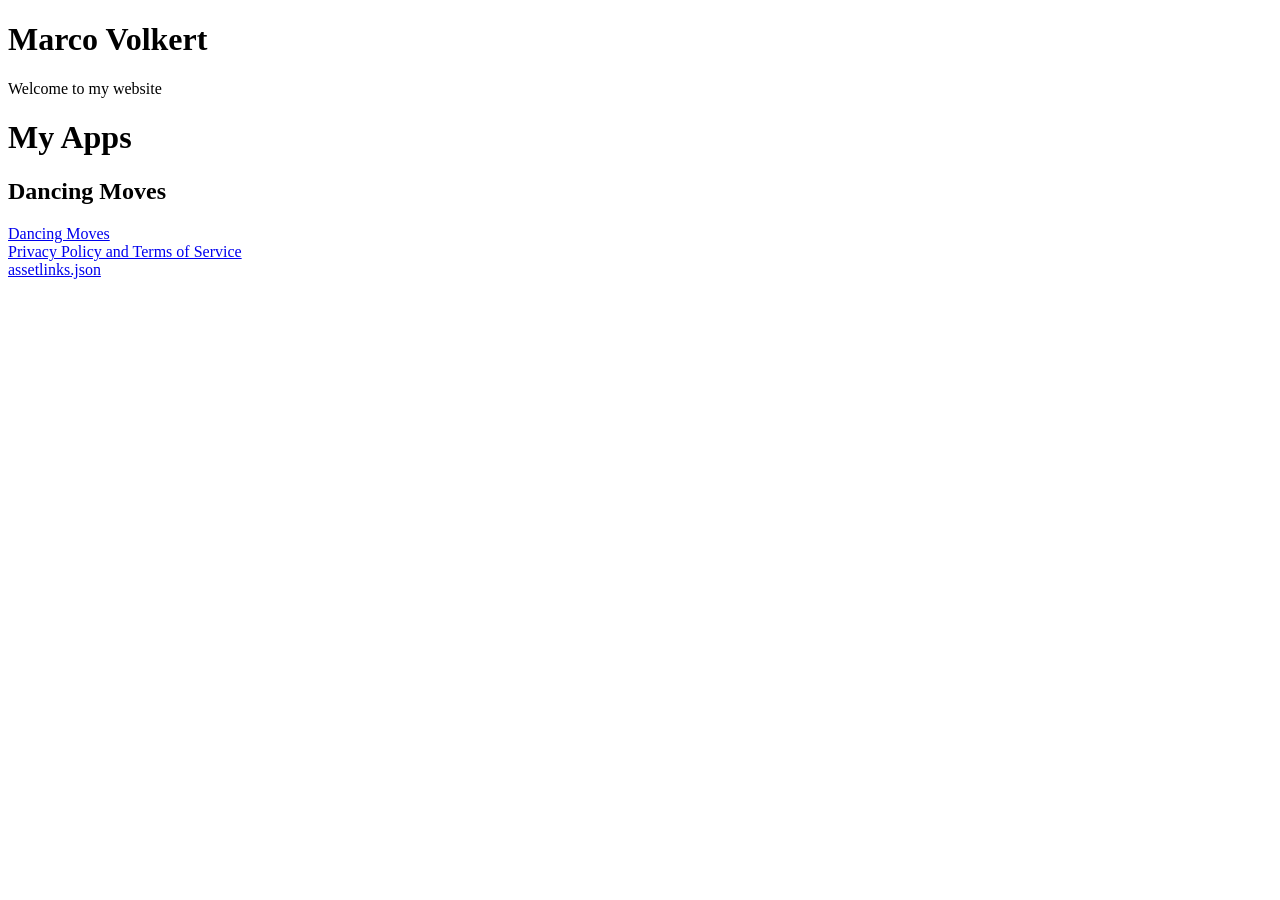
==== index.html @ f02dc3b0 "add redirect" ====
<!DOCTYPE html>
<html lang="en">

<head>
  <meta charset="utf-8">
  <title>Marco Volkert</title>
  <base href="https://mvolkert.github.io">

<body class="mat-typography">
  <h1>Marco Volkert</h1>
  Welcome to my website
  <h1>My Apps</h1>
  <h2>Dancing Moves</h2>

  <a href="https://dancing-moves.web.app">Dancing Moves</a><br>
  <a href="dancing-moves-privacy">Privacy Policy and Terms of Service</a><br>
  <a href=".well-known/assetlinks.json">assetlinks.json</a>
</body>

</html>
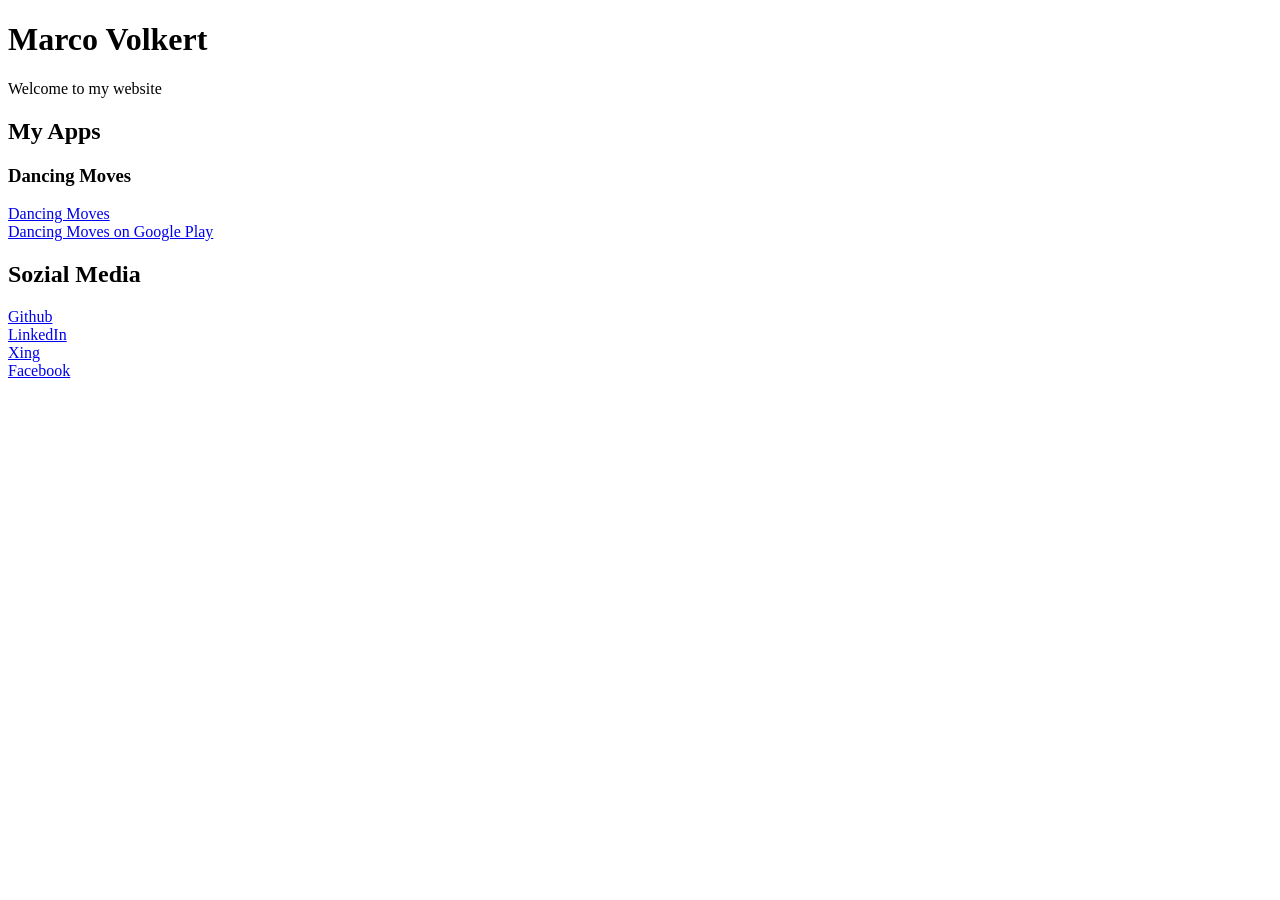
==== commit a0dce011: "add more links" ====
--- a/index.html
+++ b/index.html
@@ -9,12 +9,22 @@
 <body class="mat-typography">
   <h1>Marco Volkert</h1>
   Welcome to my website
-  <h1>My Apps</h1>
-  <h2>Dancing Moves</h2>
+  <h2>My Apps</h2>
+  <h3>Dancing Moves</h3>
 
   <a href="https://dancing-moves.web.app">Dancing Moves</a><br>
-  <a href="dancing-moves-privacy">Privacy Policy and Terms of Service</a><br>
-  <a href=".well-known/assetlinks.json">assetlinks.json</a>
+
+  <a href="https://play.google.com/store/apps/details?id=io.github.mvolkert.dancingmoves">Dancing Moves on Google
+    Play</a><br>
+
+  <h2>Sozial Media</h2>
+  <a href="https://github.com/mvolkert">Github</a><br>
+
+  <a href="https://www.linkedin.com/in/marco-volkert-physics/">LinkedIn</a><br>
+
+  <a href="https://www.xing.com/profile/Marco_Volkert3">Xing</a><br>
+
+  <a href="https://www.facebook.com/marco.volkert.5">Facebook</a><br>
 </body>
 
 </html>
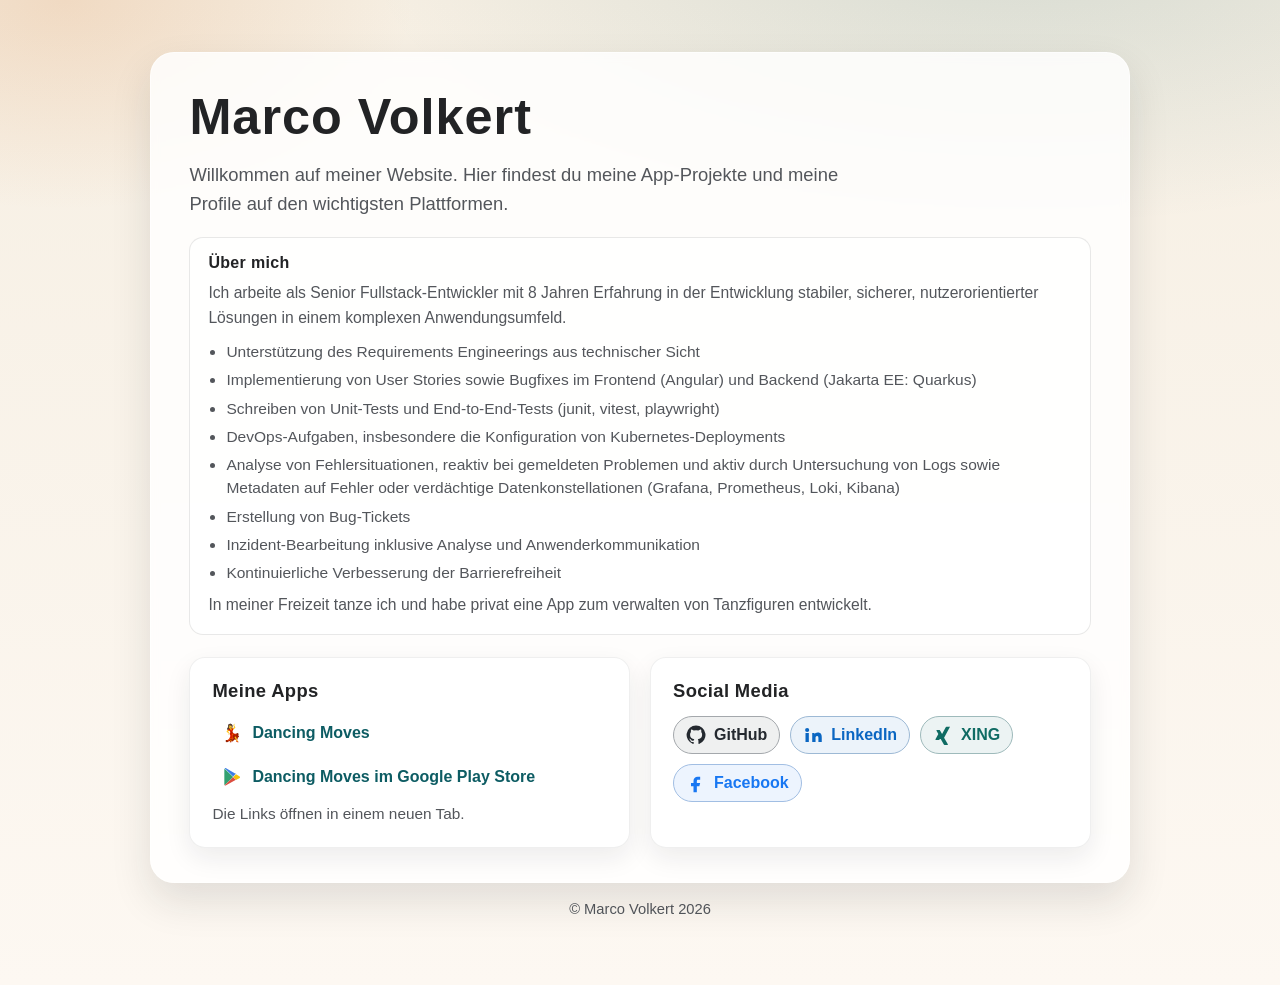
==== commit 5872cabb: "improve webpage" ====
--- a/index.html
+++ b/index.html
@@ -1,30 +1,381 @@
 <!DOCTYPE html>
-<html lang="en">
+<html lang="de">
 
 <head>
   <meta charset="utf-8">
+  <meta name="viewport" content="width=device-width, initial-scale=1">
   <title>Marco Volkert</title>
+  <meta name="description" content="Offizielle Website von Marco Volkert mit App-Projekten wie Dancing Moves und Profilen auf GitHub, LinkedIn, XING und Facebook.">
+  <meta name="robots" content="index, follow">
+  <link rel="canonical" href="https://mvolkert.github.io/">
+
+  <meta property="og:locale" content="de_DE">
+  <meta property="og:type" content="website">
+  <meta property="og:title" content="Marco Volkert">
+  <meta property="og:description" content="Offizielle Website von Marco Volkert mit App-Projekten wie Dancing Moves und Social-Media-Profilen.">
+  <meta property="og:url" content="https://mvolkert.github.io/">
+  <meta property="og:site_name" content="Marco Volkert">
+
+  <meta name="twitter:card" content="summary">
+  <meta name="twitter:title" content="Marco Volkert">
+  <meta name="twitter:description" content="App-Projekte und Social-Media-Profile von Marco Volkert.">
+
   <base href="https://mvolkert.github.io">
-
-<body class="mat-typography">
-  <h1>Marco Volkert</h1>
-  Welcome to my website
-  <h2>My Apps</h2>
-  <h3>Dancing Moves</h3>
-
-  <a href="https://dancing-moves.web.app">Dancing Moves</a><br>
-
-  <a href="https://play.google.com/store/apps/details?id=io.github.mvolkert.dancingmoves">Dancing Moves on Google
-    Play</a><br>
-
-  <h2>Sozial Media</h2>
-  <a href="https://github.com/mvolkert">Github</a><br>
-
-  <a href="https://www.linkedin.com/in/marco-volkert-physics/">LinkedIn</a><br>
-
-  <a href="https://www.xing.com/profile/Marco_Volkert3">Xing</a><br>
-
-  <a href="https://www.facebook.com/marco.volkert.5">Facebook</a><br>
+  <style>
+    :root {
+      --bg-top: #f6efe3;
+      --bg-bottom: #fdf8f2;
+      --surface: rgba(255, 255, 255, 0.82);
+      --surface-strong: #ffffff;
+      --text: #222325;
+      --muted: #53565b;
+      --accent: #0d5c63;
+      --accent-hover: #0a4c52;
+      --ring: rgba(13, 92, 99, 0.2);
+      --shadow: 0 18px 40px rgba(26, 29, 33, 0.12);
+      --radius-xl: 24px;
+      --radius-lg: 16px;
+    }
+
+    * {
+      box-sizing: border-box;
+    }
+
+    body {
+      margin: 0;
+      min-height: 100vh;
+      font-family: "Avenir Next", "Segoe UI", sans-serif;
+      color: var(--text);
+      background:
+        radial-gradient(1200px 500px at 80% -5%, rgba(13, 92, 99, 0.13), transparent 55%),
+        radial-gradient(700px 420px at 5% 0%, rgba(217, 133, 64, 0.2), transparent 50%),
+        linear-gradient(180deg, var(--bg-top), var(--bg-bottom));
+    }
+
+    .container {
+      width: min(980px, 92vw);
+      margin: 0 auto;
+      padding: 52px 0 68px;
+    }
+
+    .hero {
+      background: var(--surface);
+      border: 1px solid rgba(255, 255, 255, 0.6);
+      border-radius: var(--radius-xl);
+      box-shadow: var(--shadow);
+      backdrop-filter: blur(4px);
+      padding: 34px clamp(20px, 3vw, 42px);
+      animation: rise-in 580ms ease-out;
+    }
+
+    h1 {
+      margin: 0;
+      font-size: clamp(2rem, 5.5vw, 3.15rem);
+      letter-spacing: 0.02em;
+    }
+
+    .intro {
+      margin: 14px 0 0;
+      font-size: clamp(1rem, 1.7vw, 1.15rem);
+      line-height: 1.6;
+      color: var(--muted);
+      max-width: 66ch;
+    }
+
+    .grid {
+      display: grid;
+      grid-template-columns: repeat(2, minmax(0, 1fr));
+      gap: 20px;
+      margin-top: 22px;
+      animation: fade-in 760ms ease-out;
+    }
+
+    .card {
+      background: var(--surface-strong);
+      border: 1px solid rgba(34, 35, 37, 0.07);
+      border-radius: var(--radius-lg);
+      padding: 22px;
+      box-shadow: 0 10px 26px rgba(26, 29, 33, 0.08);
+    }
+
+    .section-title {
+      margin: 0 0 14px;
+      font-size: 1.15rem;
+      letter-spacing: 0.02em;
+    }
+
+    .links {
+      list-style: none;
+      margin: 0;
+      padding: 0;
+      display: grid;
+      gap: 10px;
+    }
+
+    .link {
+      display: inline-flex;
+      align-items: center;
+      gap: 10px;
+      color: var(--accent);
+      text-decoration: none;
+      font-weight: 600;
+      padding: 7px 10px;
+      border-radius: 10px;
+      transition: background-color 150ms ease, transform 150ms ease, color 150ms ease;
+    }
+
+    .link:hover,
+    .link:focus-visible {
+      background-color: rgba(13, 92, 99, 0.1);
+      color: var(--accent-hover);
+      transform: translateX(2px);
+      outline: none;
+    }
+
+    .icon {
+      width: 20px;
+      height: 20px;
+      display: inline-block;
+      flex: 0 0 20px;
+    }
+
+    .icon svg {
+      width: 100%;
+      height: 100%;
+      display: block;
+    }
+
+    .apps-note {
+      margin: 8px 0 0;
+      font-size: 0.96rem;
+      color: var(--muted);
+      line-height: 1.5;
+    }
+
+    .about-card {
+      margin-top: 18px;
+      padding: 16px 18px;
+      border-radius: 14px;
+      border: 1px solid rgba(34, 35, 37, 0.1);
+      background: rgba(255, 255, 255, 0.75);
+    }
+
+    .about-title {
+      margin: 0;
+      font-size: 1rem;
+      letter-spacing: 0.02em;
+    }
+
+    .about-text {
+      margin: 8px 0 0;
+      color: var(--muted);
+      line-height: 1.6;
+      font-size: 0.98rem;
+    }
+
+    .about-list {
+      margin: 10px 0 0;
+      padding-left: 18px;
+      color: var(--muted);
+      line-height: 1.5;
+      font-size: 0.97rem;
+    }
+
+    .about-list li {
+      margin-bottom: 5px;
+    }
+
+    .social {
+      display: flex;
+      flex-wrap: wrap;
+      gap: 10px;
+    }
+
+    .social-link {
+      --brand: #0d5c63;
+      --brand-soft: rgba(13, 92, 99, 0.12);
+      display: inline-flex;
+      align-items: center;
+      gap: 8px;
+      border: 1px solid color-mix(in srgb, var(--brand) 28%, #d6d9dd);
+      border-radius: 999px;
+      padding: 8px 12px;
+      text-decoration: none;
+      color: var(--brand);
+      font-weight: 600;
+      background: color-mix(in srgb, var(--brand-soft) 65%, #ffffff);
+      transition: transform 160ms ease, border-color 160ms ease, box-shadow 160ms ease, background-color 160ms ease;
+    }
+
+    .social-link:hover,
+    .social-link:focus-visible {
+      transform: translateY(-2px);
+      border-color: var(--brand);
+      background-color: color-mix(in srgb, var(--brand-soft) 85%, #ffffff);
+      box-shadow: 0 0 0 4px color-mix(in srgb, var(--brand) 22%, #ffffff);
+      outline: none;
+    }
+
+    .social-link.github {
+      --brand: #24292f;
+      --brand-soft: rgba(36, 41, 47, 0.11);
+    }
+
+    .social-link.linkedin {
+      --brand: #0a66c2;
+      --brand-soft: rgba(10, 102, 194, 0.12);
+    }
+
+    .social-link.xing {
+      --brand: #0f6b63;
+      --brand-soft: rgba(15, 107, 99, 0.12);
+    }
+
+    .social-link.facebook {
+      --brand: #1877f2;
+      --brand-soft: rgba(24, 119, 242, 0.12);
+    }
+
+    footer {
+      margin-top: 18px;
+      font-size: 0.92rem;
+      color: var(--muted);
+      text-align: center;
+    }
+
+    @keyframes rise-in {
+      from {
+        opacity: 0;
+        transform: translateY(10px);
+      }
+
+      to {
+        opacity: 1;
+        transform: translateY(0);
+      }
+    }
+
+    @keyframes fade-in {
+      from {
+        opacity: 0;
+      }
+
+      to {
+        opacity: 1;
+      }
+    }
+
+    @media (max-width: 760px) {
+      .container {
+        padding-top: 26px;
+      }
+
+      .grid {
+        grid-template-columns: 1fr;
+      }
+
+      .hero {
+        padding: 24px 18px;
+      }
+    }
+  </style>
+</head>
+
+<body>
+  <main class="container">
+    <section class="hero">
+      <h1>Marco Volkert</h1>
+      <p class="intro">Willkommen auf meiner Website. Hier findest du meine App-Projekte und meine Profile auf den wichtigsten Plattformen.</p>
+
+      <section class="about-card" aria-labelledby="about-title">
+        <h2 class="about-title" id="about-title">Über mich</h2>
+        <p class="about-text">Ich arbeite als Senior Fullstack-Entwickler mit 8 Jahren Erfahrung in der Entwicklung stabiler, sicherer, nutzerorientierter Lösungen in einem komplexen Anwendungsumfeld.</p>
+        <ul class="about-list">
+          <li>Unterstützung des Requirements Engineerings aus technischer Sicht</li>
+          <li>Implementierung von User Stories sowie Bugfixes im Frontend (Angular) und Backend (Jakarta EE: Quarkus)</li>
+          <li>Schreiben von Unit-Tests und End-to-End-Tests (junit, vitest, playwright)</li>
+          <li>DevOps-Aufgaben, insbesondere die Konfiguration von Kubernetes-Deployments</li>
+          <li>Analyse von Fehlersituationen, reaktiv bei gemeldeten Problemen und aktiv durch Untersuchung von Logs sowie Metadaten auf Fehler oder verdächtige Datenkonstellationen (Grafana, Prometheus, Loki, Kibana)</li>
+          <li>Erstellung von Bug-Tickets</li>
+          <li>Inzident-Bearbeitung inklusive Analyse und Anwenderkommunikation</li>
+          <li>Kontinuierliche Verbesserung der Barrierefreiheit</li>
+        </ul>
+        <p class="about-text">In meiner Freizeit tanze ich und habe privat eine App zum verwalten von Tanzfiguren entwickelt.</p>
+      </section>
+
+      <div class="grid">
+        <section class="card" aria-labelledby="apps-title">
+          <h2 class="section-title" id="apps-title">Meine Apps</h2>
+          <ul class="links">
+            <li>
+              <a class="link" href="https://dancing-moves.web.app" target="_blank" rel="noopener noreferrer">
+                <span class="icon" aria-hidden="true">
+                  <svg width="128px" height="128px" viewBox="0 0 128 128" xmlns="http://www.w3.org/2000/svg" xmlns:xlink="http://www.w3.org/1999/xlink" aria-hidden="true" role="img" class="iconify iconify--noto" preserveAspectRatio="xMidYMid meet"><path d="M64.65 10.66c-2.74-4.14-7.7-6.38-12.94-5.85c-5.24.53-9.65 3.73-11.51 8.34c-1.13 2.81-1.51 6.17-1.14 10.29c.34 3.88.17 4.9-2.45 6.84c-3.87 2.89-5.44 6.86-4.1 10.37c1.27 3.34 4.84 5.37 9.27 5.37c.43 0 .87-.02 1.32-.06c9.36-.82 16.22-5.08 20.4-12.66c.11-.19.19-.34.25-.45c3.65-5.88 5.22-15.66.9-22.19z" fill="#543930"></path><radialGradient id="IconifyId17ecdb2904d178eab22437" cx="50.336" cy="96.724" r="20.267" gradientTransform="matrix(-.8404 .542 .3471 .5383 59.067 -48.072)" gradientUnits="userSpaceOnUse"><stop offset=".782" stop-color="#6d4c41" stop-opacity="0"></stop><stop offset="1" stop-color="#6d4c41"></stop></radialGradient><path d="M66.99 23.71c-.33 3.66-2.34 7.71-3.25 9.15c-.06.11-.14.26-.25.45c-4.18 7.58-11.04 11.84-20.4 12.66c-.44.04-.88.06-1.31.06c-4.44 0-8.14-1.98-9.27-5.37c-1.54-4.62 1.39-8.31 3.18-9.62c2.75-2.01 3.85-2.98 3.46-6.89c2.24 14.84 27.2 3.32 27.74.23c.04-.22.08-.45.1-.67z" fill="url(#IconifyId17ecdb2904d178eab22437)"></path><linearGradient id="IconifyId17ecdb2904d178eab22438" gradientUnits="userSpaceOnUse" x1="57.038" y1="78.035" x2="55.712" y2="92.477" gradientTransform="matrix(1 0 0 -1 0 128)"><stop offset=".074" stop-color="#ffca28"></stop><stop offset="1" stop-color="#ffb300"></stop></linearGradient><path d="M68.44 33.74c-1.81 1.1-4.12 1.51-5.93 1.51c-.61 0-1.17-.05-1.62-.13c-1.83-.34-3.51-.48-5.05-.48c-8.68 0-12.93 4.51-12.93 4.51l5.91 9.2c2.86.88 5.84 1.37 8.43 1.37c1.3 0 2.5-.12 3.55-.38c5.94-1.47 8.77-5.94 8.77-5.94l-1.13-9.66z" fill="url(#IconifyId17ecdb2904d178eab22438)"></path><linearGradient id="IconifyId17ecdb2904d178eab22439" gradientUnits="userSpaceOnUse" x1="75.801" y1="103.969" x2="67.708" y2="98.574" gradientTransform="matrix(1 0 0 -1 0 128)"><stop offset=".232" stop-color="#ffca28"></stop><stop offset="1" stop-color="#ffb300"></stop></linearGradient><path d="M84.92 27.89h.01c-2.11-6.35-5.38-9.88-7.45-14.86c-.03-.09-.06-.15-.09-.24c.42-.38.87-.8 1.42-1.32c0 0 2.87-3.1 5.01-4.71c.44-.34.23-1.19-.4-1.19h-.06c-1.49.29-5.02 3.31-5.02 3.31c-.16-.46-.49-.63-.85-.63c-.55 0-1.2.38-1.6.73l-3.05 2.69c-.84.74-.87 1.72-.47 2.43c.03.14.07.29.13.46l3.38 10.22c.34 1.07.65 2.16.93 3.25c-3.65 2.58-12.08 7.51-12.08 7.51S67.09 43 67.92 43h.05c1.08 0 2.98-.62 3.82-1.28c4.7-3.65 9.63-7.67 11.93-9.57l-.01.01c.59-.45 1.05-1.05 1.29-1.81c.27-.84.21-1.69-.08-2.46z" fill="url(#IconifyId17ecdb2904d178eab22439)"></path><linearGradient id="IconifyId17ecdb2904d178eab22440" gradientUnits="userSpaceOnUse" x1="37.269" y1="64.39" x2="48.432" y2="75.367" gradientTransform="matrix(1 0 0 -1 0 128)"><stop offset=".232" stop-color="#ffca28"></stop><stop offset="1" stop-color="#ffb300"></stop></linearGradient><path d="M47.75 64.44c-.01-.03-.03-.05-.05-.08l-.41.3c-.01-.01-.01-.01-.01-.02l.42-.28c-.03-.05-.06-.09-.1-.14a1.07 1.07 0 0 0-.14-.16c-.06-.08-.11-.14-.19-.23l-7.29-7.92c-.48-.53-.93-1.08-1.39-1.63c3.55-3.15 10.36-8.34 10.36-8.34S45.72 39 44.87 39h-.02c-1.07 0-2.9.93-3.66 1.7c-4.2 4.22-8.57 8.8-10.61 10.98l.01-.03c-.52.52-.9 1.17-1.05 1.95c-.22 1.2.17 2.35.93 3.18h-.01l.11.11c.01.01.02.03.04.04c4.48 4.8 8.68 6.59 12.58 10.25c.14.14.28.25.43.34c-.12.58-.25 1.23-.39 2.02c0 0-.48 4.19-1.25 6.76c-.13.42.25.85.66.85c.14 0 .28-.05.4-.16c1.03-1.11 2.09-5.64 2.09-5.64c.19.13.38.19.55.19c.72 0 1.22-1.02 1.37-1.72l.87-3.97c.05-.25.06-.48.04-.69c.02-.22-.05-.46-.21-.72z" fill="url(#IconifyId17ecdb2904d178eab22440)"></path><linearGradient id="IconifyId17ecdb2904d178eab22441" gradientUnits="userSpaceOnUse" x1="94.337" y1="60.937" x2="93.667" y2="60.491" gradientTransform="matrix(1 0 0 -1 0 128)"><stop offset="0" stop-color="#bc1b00"></stop><stop offset=".29" stop-color="#e31c00"></stop><stop offset=".693" stop-color="#bc1b00"></stop><stop offset=".914" stop-color="#dd1c00"></stop></linearGradient><path d="M94.05 67.05l.02.39c.24-.21.24-.37-.02-.39z" fill="url(#IconifyId17ecdb2904d178eab22441)"></path><linearGradient id="IconifyId17ecdb2904d178eab22442" gradientUnits="userSpaceOnUse" x1="50.577" y1="88.063" x2="58.64" y2="47.189" gradientTransform="matrix(1 0 0 -1 0 128)"><stop offset="0" stop-color="#bc1b00"></stop><stop offset=".213" stop-color="#e31c00"></stop><stop offset=".507" stop-color="#bc1b00"></stop><stop offset=".875" stop-color="#dd1c00"></stop></linearGradient><path d="M94.07 67.44c-1.27 1.15-9.31 4.05-19.65-1.7c-4-2.22-6.48-5.38-7.01-9.01s1.85-5.97 2.1-9.25c.08-1.08-.02-1.98-.25-2.74c1.54-.74 3.31-2.2 3.32-2.56c.07-1.47-.68-2.85-1.47-4.08c-.85-1.33-1.81-2.61-3.08-3.54c-.33-.24-1.07-.68-1.47-.56c-3.34 1-3.97.93-6.89.93l-.9-.11c1.58 1.83 5.33 9.87 1.7 11.56S48.91 35.72 48.91 35.72c-2.46.68-7.59 3.63-10.03 6.47c-.15.17.09.45.2.65c1.25 2.37 3.45 4.71 5.55 6.38c.22.18.46.36.73.41c.24.05 1.09-.5 1.69-.93c1.37 1.58 2.61 3.08 3.35 4.11c.84 1.04 3.06 5.01 2.25 8.28c-5.88 12.36-.26 14.76.37 19.07c1.29 8.85-9.04 30.6-26.54 30.6l8.25 4.75l15.67-1.03l8.66-7.45l11.9-1.78l4.2-8.61L79.33 85L94.5 75l-.43-7.56z" fill="url(#IconifyId17ecdb2904d178eab22442)"></path><defs><path id="IconifyId17ecdb2904d178eab22443" d="M94.05 67.05c1.67.16-7.35 5.52-19.63-1.31c-4-2.22-6.48-5.38-7.01-9.01s1.85-5.97 2.1-9.25c.41-5.28-3.55-6.24-5.53-8.54c-1.98-2.29-4.36-4.58-4.36-4.58h-1.19c1.58 1.83 5.67 10.31 2.04 12.01S48.74 35.46 48.74 35.46l-1.44.42c-3.58 1.21-7.17 4.54-7.12 4.9c.06.41 7.8 8.67 10.22 12.03c.84 1.04 3.06 5.01 2.25 8.28c-5.88 12.36-.26 14.76.37 19.07c1.29 8.85-9.04 30.6-26.54 30.6l8.25 4.75l15.67-1.03l8.66-7.45l11.9-1.78l4.2-8.61L79.33 85L94.5 75l-.45-7.95z"></path></defs><clipPath id="IconifyId17ecdb2904d178eab22444"><use xlink:href="#IconifyId17ecdb2904d178eab22443" overflow="visible"></use></clipPath><g clip-path="url(#IconifyId17ecdb2904d178eab22444)"><path d="M53.22 96.57c-1.4.82-2.87 2.35-4.38 4.9c-1.31 2.21-4.43 7.82-6.84 8.28c-2.25.43-5.39-.61-6.52-2.67l-.48-.87l-1.75.96l.48.88c1.35 2.47 4.32 3.59 6.99 3.59c.57 0 1.12-.05 1.64-.15c3.44-.66 6.07-6.02 7.37-8.27c.96-1.66 1.93-2.82 2.92-3.61c-.09-.97.12-2.02.57-3.04z" fill="#ff8f00"></path><path d="M73.99 70.34c2.17-.12 4.13.53 4.13.53l-.75-.5c-1.17-.56-3.69-1.83-5.92-1.67c.74.9 1.72 1.24 2.54 1.64z" fill="#ff8f00"></path><path d="M65.75 85c2.01 4.69 5.68 12.84 2.33 15.17c-.67.47-2.14.23-4.08-.79c-1.49-.78-3.13-2.06-4.9-2.87c.24.79.46 1.59.54 2.37c1.41.56 2.75 1.35 3.98 2c2.22 1.17 4 1.78 5.7.32c4.3-3.69.18-9.96-1.82-14.98c-1.93-4.83-1.76-8.36-.23-11.12c-.82-.23-1.59-.51-2.33-.77c-1.24 3.23-.72 7.1.81 10.67z" fill="#ff8f00"></path><path d="M70.5 71.5c1.02-.79 2.29-1.09 3.49-1.16c-.83-.4-1.8-.74-2.53-1.64c-.55.04-1.09.16-1.58.41c-2.55 1.29-4.11 3.12-4.93 5.22c.73.26 1.51.54 2.33.77c.76-1.37 1.86-2.55 3.22-3.6z" fill="#ffb600"></path><path d="M53.22 96.57c-.46 1.02-.66 2.08-.58 3.04c2.36-1.89 4.76-1.62 7-.73c-.09-.78-.3-1.58-.54-2.37c-1.82-.84-3.78-1.17-5.88.06z" fill="#ffb600"></path></g><g><defs><path id="IconifyId17ecdb2904d178eab22445" d="M94.05 67.05c1.67.16-7.35 5.52-19.63-1.31c-4-2.22-6.48-5.38-7.01-9.01s1.85-5.97 2.1-9.25c.41-5.28-3.55-6.24-5.53-8.54c-1.98-2.29-4.36-4.58-4.36-4.58h-1.19c1.58 1.83 5.67 10.31 2.04 12.01S48.74 35.46 48.74 35.46l-1.44.42c-3.58 1.21-7.17 4.54-7.12 4.9c.06.41 7.8 8.67 10.22 12.03c.84 1.04 3.06 5.01 2.25 8.28c-5.88 12.36-.26 14.76.37 19.07c1.29 8.85-9.04 30.6-26.54 30.6l8.25 4.75l15.67-1.03l8.66-7.45l11.9-1.78l4.2-8.61L79.33 85L94.5 75l-.45-7.95z"></path></defs><clipPath id="IconifyId17ecdb2904d178eab22446"><use xlink:href="#IconifyId17ecdb2904d178eab22445" overflow="visible"></use></clipPath><g clip-path="url(#IconifyId17ecdb2904d178eab22446)"><path d="M85 74.31v-.49c3.07-.57 2.12-4.61 2.01-5.28l1.91-.34c.06.37.66 3.62-1.01 5.39c-.48.51-2.91.75-2.91.72z" fill="#ff8f00"></path></g></g><radialGradient id="IconifyId17ecdb2904d178eab22447" cx="67.245" cy="-633.194" r="47.355" gradientTransform="matrix(1 0 0 -1 0 -534)" gradientUnits="userSpaceOnUse"><stop offset="0" stop-color="#892002"></stop><stop offset=".537" stop-color="#b42002"></stop><stop offset="1" stop-color="#892002"></stop></radialGradient><path d="M97.91 64.4c5.55-.68 9.85 5.23 7.83 10.48c-.67 1.73-1.9 2.77-3.24 3.29c-.01.01-.03.01-.04.02c-1.03.42-.91 1.96.16 2.27c.81.24 2.14-.58 3.51.18c1.56.86 2.8 2.2 2.76 4.64c-.05 2.76-1.21 5.44-3.76 6.12c-3.81 1-4.62 4.45-4.75 8.74c-.05 1.72-.49 4.42-2.65 5.91c-7.39 5.11-12.17-1.95-17.82 1.08c-9.77 5.23-3.73 16.1-28.34 8.81c-5.86-1.73-15.57 10.5-23.99 5.39c-6.7-4.07-4.69-9.06-2.09-10.82c5.22-3.51 6.08 3.65 17.75 3c6.06-.34 4.6-10.55 12.75-13c6.43-1.93 9.08 7.28 14 3c7.75-6.75-3.5-17.25-.5-24.75c1.86-4.66 5.75-7.25 9.75-6.25s3.67 4.08 6.25 4.83c2.83.83 4.56-1.95 5.17-4c1.02-3.43 1.75-8.26 7.25-8.94z" fill="url(#IconifyId17ecdb2904d178eab22447)"></path><g><path d="M100.23 115.59c1.62 1.02 4.79 4.18 5.66 5.88c.25.49.48 1.68.15 2.11c-.28.36-6.55.73-11.05-1.82c-.39-.22-.89-1.04-1.05-1.36c-.3-.6-.75-.67-.82-.04c-.59-.03-1.01.02-1.6-.01c-.42-4.09-1.12-3.64-1.05-6.51c.06-2.33 1.66-2.83 2.29-3.07c.1-.04 5.08 3.06 7.47 4.82z" fill="#dd2c00"></path></g><linearGradient id="IconifyId17ecdb2904d178eab22448" gradientUnits="userSpaceOnUse" x1="83.441" y1="40.549" x2="95.348" y2="18.13" gradientTransform="matrix(1 0 0 -1 0 128)"><stop offset="0" stop-color="#ffb300"></stop><stop offset=".401" stop-color="#ffca28"></stop></linearGradient><path d="M100.27 113.64c-.88-2.1-1.77-4.21-2.65-6.31c-3.5-8.34-5.11-11.96-9.02-20.12c-.37-.81-1.06-1.12-1.87-1.12c-1.14 0-2.53.61-3.67 1.31c-2.03 1.25-3.86 2.42-2.45 4.66c2.83 4.47 9.18 11.73 11.37 16.55c1.2 2.64 1.2 5.43 3.13 7.58c.86.96 1.48 1.61 2.75 1.83c.43.08.87.13 1.28.13c.92 0 1.69-.27 1.85-1.15c.15-.81-.4-2.6-.72-3.36z" fill="url(#IconifyId17ecdb2904d178eab22448)"></path><g><path d="M60.09 121.36c-.42-2.54-2.56-6.71-4.87-6.71s-4.64 4.17-5.06 6.71c-.06.34-.08 1.44-.08 1.71c0 .01.01.02.01.02c.02.38.43.9 1.01.9c1.4 0 2.71 0 4.01.01c1.3 0 2.61-.01 4.01-.01c.61 0 1.03-.57 1.01-.95v-.01c0-.26.01-1.34-.04-1.67z" fill="#b41301"></path></g><path d="M57.55 107.62c-1.21 0-2.29.28-2.45.88c-.37 1.41-1.47 5.1-1.84 7.13c-.57 2 .13 2.75 2.17 3.13c.22.04.42.06.61.06c1.33 0 1.89-1.01 2.34-2.54l2.78-6.84c.36-1.17-1.77-1.82-3.61-1.82z" fill="#eda600"></path><g><path d="M57.61 33.13l-5.94.52l.29 3.26c.12 1.39 1.3 2.44 2.69 2.44c.08 0 .16 0 .24-.01l.54-.05a2.69 2.69 0 0 0 2.46-2.91l-.28-3.25z" fill="#e59600"></path><path d="M64.5 21.29c-.74-8.35-5.72-12.14-11-12.14c-.32 0-.65.01-.98.04c-5.62.49-10.46 5.13-9.68 13.99c.62 7.13 5.41 10.95 9.37 11.97c.73.19 1.43.28 2.07.28c.18 0 .36-.01.54-.02c.78-.07 1.65-.31 2.54-.71c3.72-1.69 7.76-6.29 7.14-13.41z" fill="#ffca28"></path><path d="M52.77 26.3c.03-.02.07-.03.1-.04l2.28-.2c.04 0 .07.01.11.02c.21.07.35.27.27.51s-.48.92-1.39 1c-.92.08-1.43-.52-1.54-.74c-.13-.22-.03-.45.17-.55z" fill="#e59600"></path><g fill="#404040"><ellipse transform="rotate(-4.997 59.065 22.722)" cx="59.06" cy="22.73" rx="1.6" ry="1.65"></ellipse><ellipse transform="rotate(-4.997 48.444 23.654)" cx="48.44" cy="23.66" rx="1.6" ry="1.65"></ellipse></g><g fill="#6d4c41"><path d="M56.44 19.98c.27-.43.92-1.07 2.28-1.19s2.11.4 2.45.78c.15.17.13.37.05.51c-.08.12-.32.25-.61.18s-.86-.31-1.78-.23c-.92.09-1.44.42-1.72.54c-.27.12-.54.04-.63-.07a.43.43 0 0 1-.04-.52z"></path><path d="M45.82 20.91c.27-.43.92-1.07 2.28-1.19s2.11.4 2.45.78c.15.17.13.37.05.51c-.08.12-.32.25-.61.18s-.86-.31-1.78-.23c-.92.09-1.44.42-1.72.54c-.27.12-.54.04-.63-.07c-.1-.13-.16-.34-.04-.52z"></path></g><path d="M51.53 29.07c1.08.52 4.45.23 5.43-.47c.56-.4 1.21.08 1.01.64c-.19.55-1.93 1.93-3.52 2.07s-3.51-.93-3.8-1.43c-.29-.52.26-1.11.88-.81z" fill="#795548"></path></g><g><path d="M40.57 27.54c.47-5.01-.18-6.73-.04-8.56c.12-1.55.62-11.75 11.72-12.72C64.94 5.15 65.67 16.8 65.67 16.8l.31 4.15s-.09 2.48-1.19 5.48c-1.11 3.01-1.98 4.13-1.68 2.62c.33-1.67.62-3.95.43-6.12c-.08-.95-.09-4.51-2.12-4.78c-7.45-1-11.92-4.52-11.92-4.52c-.87 2.44-4.03 5.03-5.16 6c-.93.8-.53 3.73-.4 4.98l.95 5.69c-1.26-.66-3.57-1.5-4.32-2.76z" fill="#543930"></path><radialGradient id="IconifyId17ecdb2904d178eab22449" cx="52.678" cy="105.826" r="17.741" gradientTransform="matrix(0 1 .9172 0 -44.385 -30.503)" gradientUnits="userSpaceOnUse"><stop offset=".869" stop-color="#6d4c41" stop-opacity="0"></stop><stop offset="1" stop-color="#6d4c41"></stop></radialGradient><path d="M67 23.66c0 .02 0 .03-.01.05c-.02.22-.06.45-.1.67c-.54 3.09-25.5 14.61-27.74-.23c-.04-.23-.07-.47-.09-.71c-.01-.09-.02-.18-.02-.26c-.02-.17-.03-.33-.03-.49c-.3-3.77.13-6.9 1.2-9.54c1.85-4.61 6.26-7.81 11.5-8.34s10.19 1.71 12.94 5.85c2.46 3.72 3.01 8.49 2.35 13z" fill="url(#IconifyId17ecdb2904d178eab22449)"></path></g></svg>
+                </span>
+                Dancing Moves
+              </a>
+            </li>
+            <li>
+              <a class="link" href="https://play.google.com/store/apps/details?id=io.github.mvolkert.dancingmoves" target="_blank" rel="noopener noreferrer">
+                <span class="icon" aria-hidden="true">
+                  <svg viewBox="0 0 512 512" xmlns="http://www.w3.org/2000/svg" aria-hidden="true" role="img" preserveAspectRatio="xMidYMid meet">
+                    <path fill="#32A071" d="M67.8 45.7c-5.3 5.7-8.2 14-8.2 24.6v371.5c0 10.6 2.9 18.9 8.2 24.6l.8.8L284.8 256 68.6 44.9l-.8.8z"/>
+                    <path fill="#F6C30D" d="M356.9 326.8L284.8 256l72.1-70.8 1.6.9 85.5 48.6c24.4 13.9 24.4 36.6 0 50.5l-85.5 48.6-1.6 1z"/>
+                    <path fill="#DC4E41" d="M358.5 333.9l-73.7-72.3L67.8 467.3c8.3 9 21.7 10 36.6 1.5l254.1-144.9"/>
+                    <path fill="#3C7CE6" d="M358.5 178.1L104.4 33.2c-14.9-8.5-28.3-7.5-36.6 1.5l217 205.7 73.7-72.3"/>
+                  </svg>
+                </span>
+                Dancing Moves im Google Play Store
+              </a>
+            </li>
+          </ul>
+          <p class="apps-note">Die Links öffnen in einem neuen Tab.</p>
+        </section>
+
+        <section class="card" aria-labelledby="social-title">
+          <h2 class="section-title" id="social-title">Social Media</h2>
+          <div class="social">
+            <a class="social-link github" href="https://github.com/mvolkert" target="_blank" rel="me noopener noreferrer" aria-label="GitHub Profil">
+              <span class="icon" aria-hidden="true">
+                <svg viewBox="0 0 24 24" width="20" height="20" fill="currentColor" xmlns="http://www.w3.org/2000/svg">
+                  <path d="M12 .7a11.3 11.3 0 0 0-3.57 22.02c.56.1.77-.24.77-.54v-1.9c-3.13.68-3.8-1.5-3.8-1.5-.52-1.3-1.27-1.66-1.27-1.66-1.04-.7.08-.69.08-.69 1.15.08 1.76 1.17 1.76 1.17 1.02 1.74 2.68 1.24 3.33.95.1-.73.4-1.24.72-1.52-2.5-.28-5.14-1.24-5.14-5.53 0-1.22.44-2.2 1.16-2.98-.12-.28-.5-1.42.11-2.95 0 0 .95-.3 3.12 1.14a10.9 10.9 0 0 1 5.68 0c2.16-1.44 3.1-1.14 3.1-1.14.62 1.53.24 2.67.12 2.95.73.78 1.16 1.76 1.16 2.98 0 4.3-2.65 5.25-5.17 5.53.4.34.77 1.02.77 2.07v3.07c0 .3.2.65.78.54A11.3 11.3 0 0 0 12 .7Z"/>
+                </svg>
+              </span>
+              GitHub
+            </a>
+
+            <a class="social-link linkedin" href="https://www.linkedin.com/in/marco-volkert-physics/" target="_blank" rel="me noopener noreferrer" aria-label="LinkedIn Profil">
+              <span class="icon" aria-hidden="true">
+                <svg viewBox="0 0 24 24" width="20" height="20" fill="currentColor" xmlns="http://www.w3.org/2000/svg">
+                  <path d="M4.98 3.5A2.48 2.48 0 1 0 5 8.46 2.48 2.48 0 0 0 4.98 3.5ZM3 9.5h4v11H3v-11Zm7 0h3.83v1.5h.05c.53-1 1.84-2.05 3.8-2.05 4.07 0 4.82 2.68 4.82 6.16v5.39h-4v-4.78c0-1.14-.02-2.61-1.6-2.61-1.6 0-1.84 1.24-1.84 2.53v4.86h-4v-11Z"/>
+                </svg>
+              </span>
+              LinkedIn
+            </a>
+
+            <a class="social-link xing" href="https://www.xing.com/profile/Marco_Volkert3" target="_blank" rel="me noopener noreferrer" aria-label="XING Profil">
+              <span class="icon" aria-hidden="true">
+                <svg viewBox="0 0 24 24" width="20" height="20" fill="currentColor" xmlns="http://www.w3.org/2000/svg">
+                  <path d="M8.3 6H4.7c-.2 0-.4.1-.5.3-.1.2-.1.4 0 .6l2.2 3.8-3.4 6.3c-.1.2-.1.4 0 .6.1.2.3.3.5.3h3.6c.4 0 .6-.2.8-.5l3.3-6.1-2.2-3.8c-.2-.3-.4-.5-.7-.5Zm11.3-4h-3.5c-.4 0-.7.2-.8.6L8.4 15.2l4.6 8.2c.2.3.4.6.8.6h3.5c.2 0 .4-.1.5-.3.1-.2.1-.4 0-.6l-4.5-7.9 6.8-12.5c.1-.2.1-.4 0-.6-.1-.2-.3-.3-.5-.3Z"/>
+                </svg>
+              </span>
+              XING
+            </a>
+
+            <a class="social-link facebook" href="https://www.facebook.com/marco.volkert.5" target="_blank" rel="me noopener noreferrer" aria-label="Facebook Profil">
+              <span class="icon" aria-hidden="true">
+                <svg viewBox="0 0 24 24" width="20" height="20" fill="currentColor" xmlns="http://www.w3.org/2000/svg">
+                  <path d="M14 8h3V4.5h-3c-3 0-5 2-5 5v2.5H6V16h3v7h4v-7h3l1-4h-4v-2c0-1.2.4-2 1-2Z"/>
+                </svg>
+              </span>
+              Facebook
+            </a>
+          </div>
+        </section>
+      </div>
+    </section>
+    <footer>© Marco Volkert 2026</footer>
+  </main>
 </body>
 
 </html>
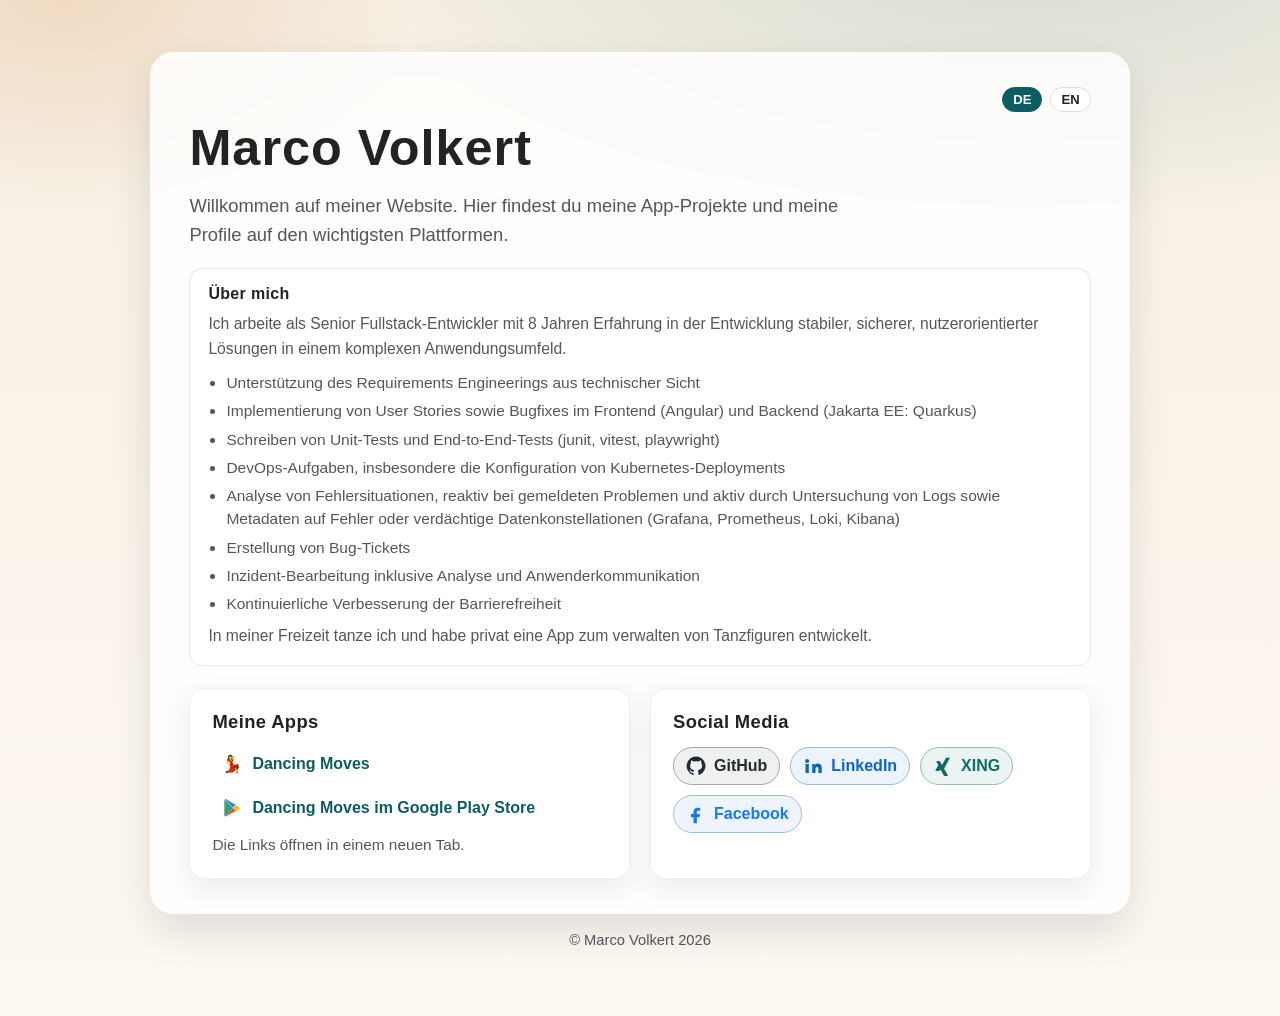
==== commit e66cb06a: "multi lang" ====
--- a/index.html
+++ b/index.html
@@ -82,6 +82,37 @@
       max-width: 66ch;
     }
 
+    .lang-switch {
+      display: flex;
+      justify-content: flex-end;
+      gap: 8px;
+      margin-bottom: 6px;
+    }
+
+    .lang-btn {
+      border: 1px solid rgba(34, 35, 37, 0.15);
+      background: #ffffff;
+      color: var(--text);
+      border-radius: 999px;
+      padding: 4px 10px;
+      font-size: 0.82rem;
+      font-weight: 700;
+      cursor: pointer;
+      transition: background-color 150ms ease, color 150ms ease, border-color 150ms ease;
+    }
+
+    .lang-btn:hover,
+    .lang-btn:focus-visible {
+      border-color: var(--accent);
+      outline: none;
+    }
+
+    .lang-btn.is-active {
+      background: var(--accent);
+      color: #ffffff;
+      border-color: var(--accent);
+    }
+
     .grid {
       display: grid;
       grid-template-columns: repeat(2, minmax(0, 1fr));
@@ -284,28 +315,32 @@
 <body>
   <main class="container">
     <section class="hero">
+      <div class="lang-switch" aria-label="Language switch">
+        <button type="button" class="lang-btn is-active" data-lang="de" aria-pressed="true">DE</button>
+        <button type="button" class="lang-btn" data-lang="en" aria-pressed="false">EN</button>
+      </div>
       <h1>Marco Volkert</h1>
-      <p class="intro">Willkommen auf meiner Website. Hier findest du meine App-Projekte und meine Profile auf den wichtigsten Plattformen.</p>
+      <p class="intro" data-i18n-de="Willkommen auf meiner Website. Hier findest du meine App-Projekte und meine Profile auf den wichtigsten Plattformen." data-i18n-en="Welcome to my website. Here you can find my app projects and my profiles on the most important platforms.">Willkommen auf meiner Website. Hier findest du meine App-Projekte und meine Profile auf den wichtigsten Plattformen.</p>
 
       <section class="about-card" aria-labelledby="about-title">
-        <h2 class="about-title" id="about-title">Über mich</h2>
-        <p class="about-text">Ich arbeite als Senior Fullstack-Entwickler mit 8 Jahren Erfahrung in der Entwicklung stabiler, sicherer, nutzerorientierter Lösungen in einem komplexen Anwendungsumfeld.</p>
+        <h2 class="about-title" id="about-title" data-i18n-de="Über mich" data-i18n-en="About me">Über mich</h2>
+        <p class="about-text" data-i18n-de="Ich arbeite als Senior Fullstack-Entwickler mit 8 Jahren Erfahrung in der Entwicklung stabiler, sicherer, nutzerorientierter Lösungen in einem komplexen Anwendungsumfeld." data-i18n-en="I work as a senior full-stack developer with 8 years of experience building stable, secure, user-centered solutions in a complex environment.">Ich arbeite als Senior Fullstack-Entwickler mit 8 Jahren Erfahrung in der Entwicklung stabiler, sicherer, nutzerorientierter Lösungen in einem komplexen Anwendungsumfeld.</p>
         <ul class="about-list">
-          <li>Unterstützung des Requirements Engineerings aus technischer Sicht</li>
-          <li>Implementierung von User Stories sowie Bugfixes im Frontend (Angular) und Backend (Jakarta EE: Quarkus)</li>
-          <li>Schreiben von Unit-Tests und End-to-End-Tests (junit, vitest, playwright)</li>
-          <li>DevOps-Aufgaben, insbesondere die Konfiguration von Kubernetes-Deployments</li>
-          <li>Analyse von Fehlersituationen, reaktiv bei gemeldeten Problemen und aktiv durch Untersuchung von Logs sowie Metadaten auf Fehler oder verdächtige Datenkonstellationen (Grafana, Prometheus, Loki, Kibana)</li>
-          <li>Erstellung von Bug-Tickets</li>
-          <li>Inzident-Bearbeitung inklusive Analyse und Anwenderkommunikation</li>
-          <li>Kontinuierliche Verbesserung der Barrierefreiheit</li>
+          <li data-i18n-de="Unterstützung des Requirements Engineerings aus technischer Sicht" data-i18n-en="Supporting requirements engineering from a technical perspective">Unterstützung des Requirements Engineerings aus technischer Sicht</li>
+          <li data-i18n-de="Implementierung von User Stories sowie Bugfixes im Frontend (Angular) und Backend (Jakarta EE: Quarkus)" data-i18n-en="Implementing user stories and bug fixes in frontend (Angular) and backend (Jakarta EE: Quarkus)">Implementierung von User Stories sowie Bugfixes im Frontend (Angular) und Backend (Jakarta EE: Quarkus)</li>
+          <li data-i18n-de="Schreiben von Unit-Tests und End-to-End-Tests (junit, vitest, playwright)" data-i18n-en="Writing unit tests and end-to-end tests (junit, vitest, playwright)">Schreiben von Unit-Tests und End-to-End-Tests (junit, vitest, playwright)</li>
+          <li data-i18n-de="DevOps-Aufgaben, insbesondere die Konfiguration von Kubernetes-Deployments" data-i18n-en="DevOps tasks, especially configuring Kubernetes deployments">DevOps-Aufgaben, insbesondere die Konfiguration von Kubernetes-Deployments</li>
+          <li data-i18n-de="Analyse von Fehlersituationen, reaktiv bei gemeldeten Problemen und aktiv durch Untersuchung von Logs sowie Metadaten auf Fehler oder verdächtige Datenkonstellationen (Grafana, Prometheus, Loki, Kibana)" data-i18n-en="Analyzing failure situations, both reactively for reported issues and proactively by investigating logs and metadata for errors or suspicious data patterns (Grafana, Prometheus, Loki, Kibana)">Analyse von Fehlersituationen, reaktiv bei gemeldeten Problemen und aktiv durch Untersuchung von Logs sowie Metadaten auf Fehler oder verdächtige Datenkonstellationen (Grafana, Prometheus, Loki, Kibana)</li>
+          <li data-i18n-de="Erstellung von Bug-Tickets" data-i18n-en="Creating bug tickets">Erstellung von Bug-Tickets</li>
+          <li data-i18n-de="Inzident-Bearbeitung inklusive Analyse und Anwenderkommunikation" data-i18n-en="Handling incidents including analysis and user communication">Inzident-Bearbeitung inklusive Analyse und Anwenderkommunikation</li>
+          <li data-i18n-de="Kontinuierliche Verbesserung der Barrierefreiheit" data-i18n-en="Continuous improvement of accessibility">Kontinuierliche Verbesserung der Barrierefreiheit</li>
         </ul>
-        <p class="about-text">In meiner Freizeit tanze ich und habe privat eine App zum verwalten von Tanzfiguren entwickelt.</p>
+        <p class="about-text" data-i18n-de="In meiner Freizeit tanze ich und habe privat eine App zum verwalten von Tanzfiguren entwickelt." data-i18n-en="In my free time I dance and have privately developed an app for managing dance figures.">In meiner Freizeit tanze ich und habe privat eine App zum verwalten von Tanzfiguren entwickelt.</p>
       </section>
 
       <div class="grid">
         <section class="card" aria-labelledby="apps-title">
-          <h2 class="section-title" id="apps-title">Meine Apps</h2>
+          <h2 class="section-title" id="apps-title" data-i18n-de="Meine Apps" data-i18n-en="My apps">Meine Apps</h2>
           <ul class="links">
             <li>
               <a class="link" href="https://dancing-moves.web.app" target="_blank" rel="noopener noreferrer">
@@ -325,15 +360,15 @@
                     <path fill="#3C7CE6" d="M358.5 178.1L104.4 33.2c-14.9-8.5-28.3-7.5-36.6 1.5l217 205.7 73.7-72.3"/>
                   </svg>
                 </span>
-                Dancing Moves im Google Play Store
+                <span data-i18n-de="Dancing Moves im Google Play Store" data-i18n-en="Dancing Moves on Google Play Store">Dancing Moves im Google Play Store</span>
               </a>
             </li>
           </ul>
-          <p class="apps-note">Die Links öffnen in einem neuen Tab.</p>
+          <p class="apps-note" data-i18n-de="Die Links öffnen in einem neuen Tab." data-i18n-en="Links open in a new tab.">Die Links öffnen in einem neuen Tab.</p>
         </section>
 
         <section class="card" aria-labelledby="social-title">
-          <h2 class="section-title" id="social-title">Social Media</h2>
+          <h2 class="section-title" id="social-title" data-i18n-de="Social Media" data-i18n-en="Social media">Social Media</h2>
           <div class="social">
             <a class="social-link github" href="https://github.com/mvolkert" target="_blank" rel="me noopener noreferrer" aria-label="GitHub Profil">
               <span class="icon" aria-hidden="true">
@@ -376,6 +411,36 @@
     </section>
     <footer>© Marco Volkert 2026</footer>
   </main>
+  <script>
+    (function () {
+      var buttons = document.querySelectorAll('[data-lang]');
+      var i18nNodes = document.querySelectorAll('[data-i18n-de]');
+
+      function setLanguage(lang) {
+        var normalizedLang = lang === 'en' ? 'en' : 'de';
+        document.documentElement.lang = normalizedLang;
+        document.documentElement.setAttribute('data-lang', normalizedLang);
+
+        i18nNodes.forEach(function (node) {
+          node.textContent = normalizedLang === 'en' ? node.getAttribute('data-i18n-en') : node.getAttribute('data-i18n-de');
+        });
+
+        buttons.forEach(function (button) {
+          var active = button.getAttribute('data-lang') === normalizedLang;
+          button.classList.toggle('is-active', active);
+          button.setAttribute('aria-pressed', active ? 'true' : 'false');
+        });
+      }
+
+      buttons.forEach(function (button) {
+        button.addEventListener('click', function () {
+          setLanguage(button.getAttribute('data-lang'));
+        });
+      });
+
+      setLanguage('de');
+    })();
+  </script>
 </body>
 
 </html>
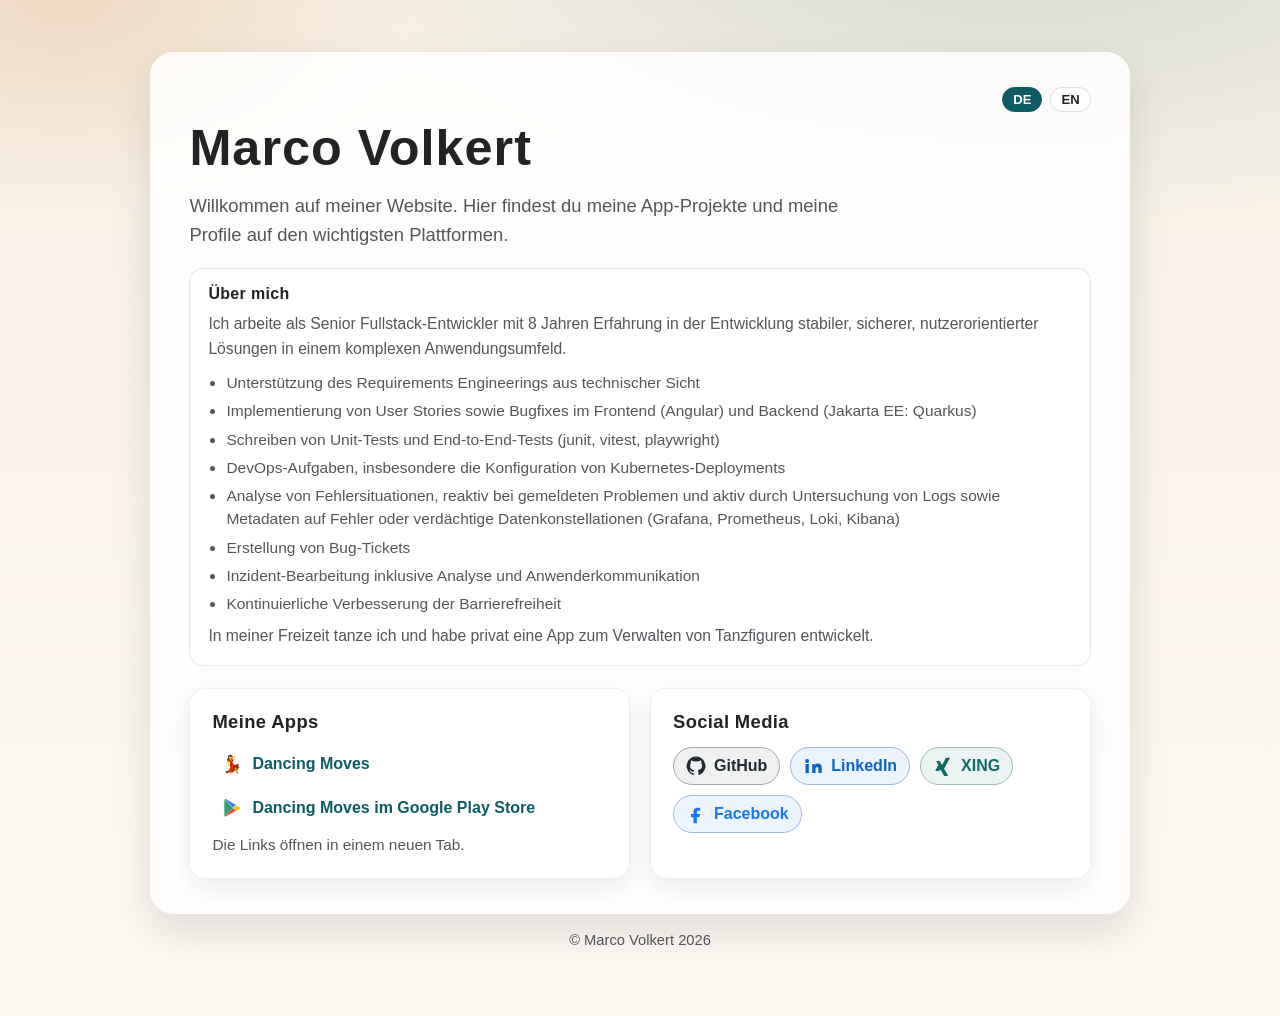
==== commit 26002c3b: "fix typo" ====
--- a/index.html
+++ b/index.html
@@ -335,7 +335,7 @@
           <li data-i18n-de="Inzident-Bearbeitung inklusive Analyse und Anwenderkommunikation" data-i18n-en="Handling incidents including analysis and user communication">Inzident-Bearbeitung inklusive Analyse und Anwenderkommunikation</li>
           <li data-i18n-de="Kontinuierliche Verbesserung der Barrierefreiheit" data-i18n-en="Continuous improvement of accessibility">Kontinuierliche Verbesserung der Barrierefreiheit</li>
         </ul>
-        <p class="about-text" data-i18n-de="In meiner Freizeit tanze ich und habe privat eine App zum verwalten von Tanzfiguren entwickelt." data-i18n-en="In my free time I dance and have privately developed an app for managing dance figures.">In meiner Freizeit tanze ich und habe privat eine App zum verwalten von Tanzfiguren entwickelt.</p>
+        <p class="about-text" data-i18n-de="In meiner Freizeit tanze ich und habe privat eine App zum Verwalten von Tanzfiguren entwickelt." data-i18n-en="In my free time I dance and have privately developed an app for managing dance figures.">In meiner Freizeit tanze ich und habe privat eine App zum verwalten von Tanzfiguren entwickelt.</p>
       </section>
 
       <div class="grid">
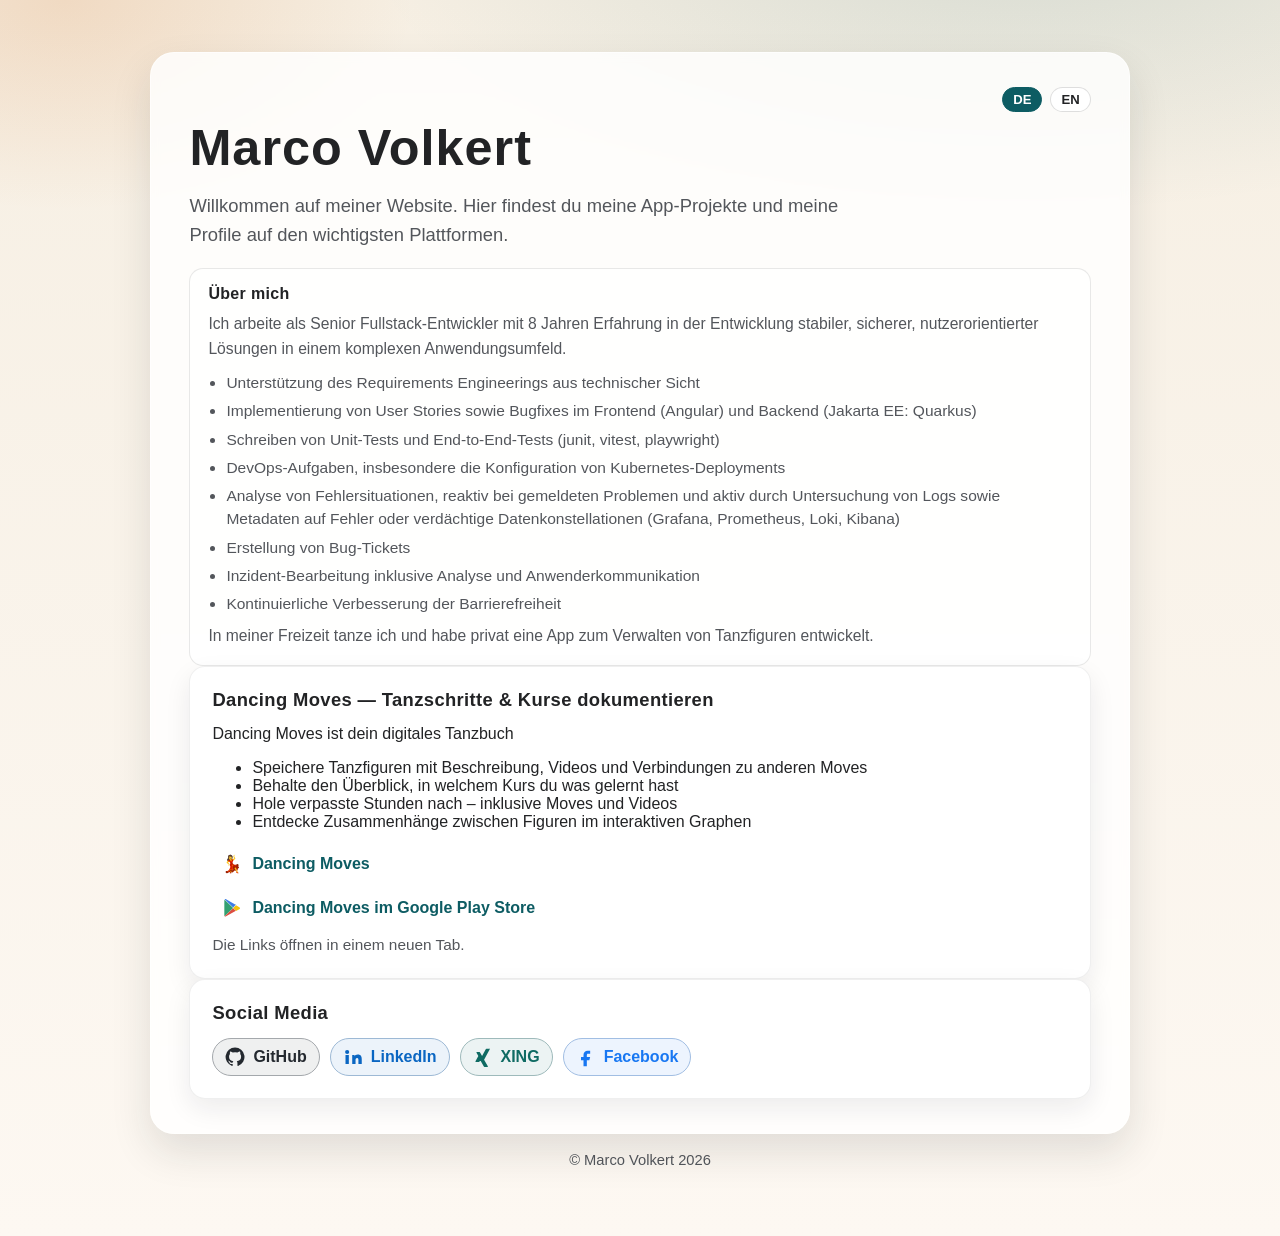
==== commit 9b31df79: "improve index" ====
--- a/index.html
+++ b/index.html
@@ -5,14 +5,16 @@
   <meta charset="utf-8">
   <meta name="viewport" content="width=device-width, initial-scale=1">
   <title>Marco Volkert</title>
-  <meta name="description" content="Offizielle Website von Marco Volkert mit App-Projekten wie Dancing Moves und Profilen auf GitHub, LinkedIn, XING und Facebook.">
+  <meta name="description"
+    content="Offizielle Website von Marco Volkert mit App-Projekten wie Dancing Moves und Profilen auf GitHub, LinkedIn, XING und Facebook.">
   <meta name="robots" content="index, follow">
   <link rel="canonical" href="https://mvolkert.github.io/">
 
   <meta property="og:locale" content="de_DE">
   <meta property="og:type" content="website">
   <meta property="og:title" content="Marco Volkert">
-  <meta property="og:description" content="Offizielle Website von Marco Volkert mit App-Projekten wie Dancing Moves und Social-Media-Profilen.">
+  <meta property="og:description"
+    content="Offizielle Website von Marco Volkert mit App-Projekten wie Dancing Moves und Social-Media-Profilen.">
   <meta property="og:url" content="https://mvolkert.github.io/">
   <meta property="og:site_name" content="Marco Volkert">
 
@@ -320,87 +322,317 @@
         <button type="button" class="lang-btn" data-lang="en" aria-pressed="false">EN</button>
       </div>
       <h1>Marco Volkert</h1>
-      <p class="intro" data-i18n-de="Willkommen auf meiner Website. Hier findest du meine App-Projekte und meine Profile auf den wichtigsten Plattformen." data-i18n-en="Welcome to my website. Here you can find my app projects and my profiles on the most important platforms.">Willkommen auf meiner Website. Hier findest du meine App-Projekte und meine Profile auf den wichtigsten Plattformen.</p>
+      <p class="intro"
+        data-i18n-de="Willkommen auf meiner Website. Hier findest du meine App-Projekte und meine Profile auf den wichtigsten Plattformen."
+        data-i18n-en="Welcome to my website. Here you can find my app projects and my profiles on the most important platforms.">
+        Willkommen auf meiner Website. Hier findest du meine App-Projekte und meine Profile auf den wichtigsten
+        Plattformen.</p>
 
       <section class="about-card" aria-labelledby="about-title">
         <h2 class="about-title" id="about-title" data-i18n-de="Über mich" data-i18n-en="About me">Über mich</h2>
-        <p class="about-text" data-i18n-de="Ich arbeite als Senior Fullstack-Entwickler mit 8 Jahren Erfahrung in der Entwicklung stabiler, sicherer, nutzerorientierter Lösungen in einem komplexen Anwendungsumfeld." data-i18n-en="I work as a senior full-stack developer with 8 years of experience building stable, secure, user-centered solutions in a complex environment.">Ich arbeite als Senior Fullstack-Entwickler mit 8 Jahren Erfahrung in der Entwicklung stabiler, sicherer, nutzerorientierter Lösungen in einem komplexen Anwendungsumfeld.</p>
+        <p class="about-text"
+          data-i18n-de="Ich arbeite als Senior Fullstack-Entwickler mit 8 Jahren Erfahrung in der Entwicklung stabiler, sicherer, nutzerorientierter Lösungen in einem komplexen Anwendungsumfeld."
+          data-i18n-en="I work as a senior full-stack developer with 8 years of experience building stable, secure, user-centered solutions in a complex environment.">
+          Ich arbeite als Senior Fullstack-Entwickler mit 8 Jahren Erfahrung in der Entwicklung stabiler, sicherer,
+          nutzerorientierter Lösungen in einem komplexen Anwendungsumfeld.</p>
         <ul class="about-list">
-          <li data-i18n-de="Unterstützung des Requirements Engineerings aus technischer Sicht" data-i18n-en="Supporting requirements engineering from a technical perspective">Unterstützung des Requirements Engineerings aus technischer Sicht</li>
-          <li data-i18n-de="Implementierung von User Stories sowie Bugfixes im Frontend (Angular) und Backend (Jakarta EE: Quarkus)" data-i18n-en="Implementing user stories and bug fixes in frontend (Angular) and backend (Jakarta EE: Quarkus)">Implementierung von User Stories sowie Bugfixes im Frontend (Angular) und Backend (Jakarta EE: Quarkus)</li>
-          <li data-i18n-de="Schreiben von Unit-Tests und End-to-End-Tests (junit, vitest, playwright)" data-i18n-en="Writing unit tests and end-to-end tests (junit, vitest, playwright)">Schreiben von Unit-Tests und End-to-End-Tests (junit, vitest, playwright)</li>
-          <li data-i18n-de="DevOps-Aufgaben, insbesondere die Konfiguration von Kubernetes-Deployments" data-i18n-en="DevOps tasks, especially configuring Kubernetes deployments">DevOps-Aufgaben, insbesondere die Konfiguration von Kubernetes-Deployments</li>
-          <li data-i18n-de="Analyse von Fehlersituationen, reaktiv bei gemeldeten Problemen und aktiv durch Untersuchung von Logs sowie Metadaten auf Fehler oder verdächtige Datenkonstellationen (Grafana, Prometheus, Loki, Kibana)" data-i18n-en="Analyzing failure situations, both reactively for reported issues and proactively by investigating logs and metadata for errors or suspicious data patterns (Grafana, Prometheus, Loki, Kibana)">Analyse von Fehlersituationen, reaktiv bei gemeldeten Problemen und aktiv durch Untersuchung von Logs sowie Metadaten auf Fehler oder verdächtige Datenkonstellationen (Grafana, Prometheus, Loki, Kibana)</li>
-          <li data-i18n-de="Erstellung von Bug-Tickets" data-i18n-en="Creating bug tickets">Erstellung von Bug-Tickets</li>
-          <li data-i18n-de="Inzident-Bearbeitung inklusive Analyse und Anwenderkommunikation" data-i18n-en="Handling incidents including analysis and user communication">Inzident-Bearbeitung inklusive Analyse und Anwenderkommunikation</li>
-          <li data-i18n-de="Kontinuierliche Verbesserung der Barrierefreiheit" data-i18n-en="Continuous improvement of accessibility">Kontinuierliche Verbesserung der Barrierefreiheit</li>
+          <li data-i18n-de="Unterstützung des Requirements Engineerings aus technischer Sicht"
+            data-i18n-en="Supporting requirements engineering from a technical perspective">Unterstützung des
+            Requirements Engineerings aus technischer Sicht</li>
+          <li
+            data-i18n-de="Implementierung von User Stories sowie Bugfixes im Frontend (Angular) und Backend (Jakarta EE: Quarkus)"
+            data-i18n-en="Implementing user stories and bug fixes in frontend (Angular) and backend (Jakarta EE: Quarkus)">
+            Implementierung von User Stories sowie Bugfixes im Frontend (Angular) und Backend (Jakarta EE: Quarkus)</li>
+          <li data-i18n-de="Schreiben von Unit-Tests und End-to-End-Tests (junit, vitest, playwright)"
+            data-i18n-en="Writing unit tests and end-to-end tests (junit, vitest, playwright)">Schreiben von Unit-Tests
+            und End-to-End-Tests (junit, vitest, playwright)</li>
+          <li data-i18n-de="DevOps-Aufgaben, insbesondere die Konfiguration von Kubernetes-Deployments"
+            data-i18n-en="DevOps tasks, especially configuring Kubernetes deployments">DevOps-Aufgaben, insbesondere die
+            Konfiguration von Kubernetes-Deployments</li>
+          <li
+            data-i18n-de="Analyse von Fehlersituationen, reaktiv bei gemeldeten Problemen und aktiv durch Untersuchung von Logs sowie Metadaten auf Fehler oder verdächtige Datenkonstellationen (Grafana, Prometheus, Loki, Kibana)"
+            data-i18n-en="Analyzing failure situations, both reactively for reported issues and proactively by investigating logs and metadata for errors or suspicious data patterns (Grafana, Prometheus, Loki, Kibana)">
+            Analyse von Fehlersituationen, reaktiv bei gemeldeten Problemen und aktiv durch Untersuchung von Logs sowie
+            Metadaten auf Fehler oder verdächtige Datenkonstellationen (Grafana, Prometheus, Loki, Kibana)</li>
+          <li data-i18n-de="Erstellung von Bug-Tickets" data-i18n-en="Creating bug tickets">Erstellung von Bug-Tickets
+          </li>
+          <li data-i18n-de="Inzident-Bearbeitung inklusive Analyse und Anwenderkommunikation"
+            data-i18n-en="Handling incidents including analysis and user communication">Inzident-Bearbeitung inklusive
+            Analyse und Anwenderkommunikation</li>
+          <li data-i18n-de="Kontinuierliche Verbesserung der Barrierefreiheit"
+            data-i18n-en="Continuous improvement of accessibility">Kontinuierliche Verbesserung der Barrierefreiheit
+          </li>
         </ul>
-        <p class="about-text" data-i18n-de="In meiner Freizeit tanze ich und habe privat eine App zum Verwalten von Tanzfiguren entwickelt." data-i18n-en="In my free time I dance and have privately developed an app for managing dance figures.">In meiner Freizeit tanze ich und habe privat eine App zum verwalten von Tanzfiguren entwickelt.</p>
+        <p class="about-text"
+          data-i18n-de="In meiner Freizeit tanze ich und habe privat eine App zum Verwalten von Tanzfiguren entwickelt."
+          data-i18n-en="In my free time I dance and have privately developed an app for managing dance figures.">In
+          meiner Freizeit tanze ich und habe privat eine App zum verwalten von Tanzfiguren entwickelt.</p>
       </section>
 
-      <div class="grid">
+      <div>
         <section class="card" aria-labelledby="apps-title">
-          <h2 class="section-title" id="apps-title" data-i18n-de="Meine Apps" data-i18n-en="My apps">Meine Apps</h2>
+          <h2 class="section-title" id="apps-title" data-i18n-de="Dancing Moves — Tanzschritte & Kurse dokumentieren"
+            data-i18n-en="Dancing Moves — Documenting Dance Steps & Courses">Dancing Moves — Tanzschritte & Kurse
+            dokumentieren</h2>
+          <div data-i18n-de="Dancing Moves ist dein digitales Tanzbuch"
+            data-i18n-en="Dancing Moves is your digital dance notebook – for students and teachers alike.">Dancing
+            Moves ist dein digitales Tanzbuch</div>
+          <ul class="app-description">
+            <li data-i18n-de="Speichere Tanzfiguren mit Beschreibung, Videos und Verbindungen zu anderen Moves"
+              data-i18n-en="Save dance moves with descriptions, videos, and connections to related figures">•
+              Speichere Tanzfiguren mit Beschreibung, Videos und Verbindungen zu anderen Moves</li>
+            <li data-i18n-de="Behalte den Überblick, in welchem Kurs du was gelernt hast"
+              data-i18n-en="Track which course taught you which move">Behalte den Überblick, in welchem Kurs du was
+              gelernt hast</li>
+            <li data-i18n-de="Hole verpasste Stunden nach – inklusive Moves und Videos"
+              data-i18n-en="Catch up on missed lessons – including moves and videos covered">Hole verpasste Stunden
+              nach – inklusive Moves und Videos</li>
+            <li data-i18n-de="Entdecke Zusammenhänge zwischen Figuren im interaktiven Graphen"
+              data-i18n-en="Explore connections between figures in an interactive graph">Entdecke Zusammenhänge
+              zwischen Figuren im interaktiven Graphen</li>
+          </ul>
           <ul class="links">
             <li>
               <a class="link" href="https://dancing-moves.web.app" target="_blank" rel="noopener noreferrer">
                 <span class="icon" aria-hidden="true">
-                  <svg width="128px" height="128px" viewBox="0 0 128 128" xmlns="http://www.w3.org/2000/svg" xmlns:xlink="http://www.w3.org/1999/xlink" aria-hidden="true" role="img" class="iconify iconify--noto" preserveAspectRatio="xMidYMid meet"><path d="M64.65 10.66c-2.74-4.14-7.7-6.38-12.94-5.85c-5.24.53-9.65 3.73-11.51 8.34c-1.13 2.81-1.51 6.17-1.14 10.29c.34 3.88.17 4.9-2.45 6.84c-3.87 2.89-5.44 6.86-4.1 10.37c1.27 3.34 4.84 5.37 9.27 5.37c.43 0 .87-.02 1.32-.06c9.36-.82 16.22-5.08 20.4-12.66c.11-.19.19-.34.25-.45c3.65-5.88 5.22-15.66.9-22.19z" fill="#543930"></path><radialGradient id="IconifyId17ecdb2904d178eab22437" cx="50.336" cy="96.724" r="20.267" gradientTransform="matrix(-.8404 .542 .3471 .5383 59.067 -48.072)" gradientUnits="userSpaceOnUse"><stop offset=".782" stop-color="#6d4c41" stop-opacity="0"></stop><stop offset="1" stop-color="#6d4c41"></stop></radialGradient><path d="M66.99 23.71c-.33 3.66-2.34 7.71-3.25 9.15c-.06.11-.14.26-.25.45c-4.18 7.58-11.04 11.84-20.4 12.66c-.44.04-.88.06-1.31.06c-4.44 0-8.14-1.98-9.27-5.37c-1.54-4.62 1.39-8.31 3.18-9.62c2.75-2.01 3.85-2.98 3.46-6.89c2.24 14.84 27.2 3.32 27.74.23c.04-.22.08-.45.1-.67z" fill="url(#IconifyId17ecdb2904d178eab22437)"></path><linearGradient id="IconifyId17ecdb2904d178eab22438" gradientUnits="userSpaceOnUse" x1="57.038" y1="78.035" x2="55.712" y2="92.477" gradientTransform="matrix(1 0 0 -1 0 128)"><stop offset=".074" stop-color="#ffca28"></stop><stop offset="1" stop-color="#ffb300"></stop></linearGradient><path d="M68.44 33.74c-1.81 1.1-4.12 1.51-5.93 1.51c-.61 0-1.17-.05-1.62-.13c-1.83-.34-3.51-.48-5.05-.48c-8.68 0-12.93 4.51-12.93 4.51l5.91 9.2c2.86.88 5.84 1.37 8.43 1.37c1.3 0 2.5-.12 3.55-.38c5.94-1.47 8.77-5.94 8.77-5.94l-1.13-9.66z" fill="url(#IconifyId17ecdb2904d178eab22438)"></path><linearGradient id="IconifyId17ecdb2904d178eab22439" gradientUnits="userSpaceOnUse" x1="75.801" y1="103.969" x2="67.708" y2="98.574" gradientTransform="matrix(1 0 0 -1 0 128)"><stop offset=".232" stop-color="#ffca28"></stop><stop offset="1" stop-color="#ffb300"></stop></linearGradient><path d="M84.92 27.89h.01c-2.11-6.35-5.38-9.88-7.45-14.86c-.03-.09-.06-.15-.09-.24c.42-.38.87-.8 1.42-1.32c0 0 2.87-3.1 5.01-4.71c.44-.34.23-1.19-.4-1.19h-.06c-1.49.29-5.02 3.31-5.02 3.31c-.16-.46-.49-.63-.85-.63c-.55 0-1.2.38-1.6.73l-3.05 2.69c-.84.74-.87 1.72-.47 2.43c.03.14.07.29.13.46l3.38 10.22c.34 1.07.65 2.16.93 3.25c-3.65 2.58-12.08 7.51-12.08 7.51S67.09 43 67.92 43h.05c1.08 0 2.98-.62 3.82-1.28c4.7-3.65 9.63-7.67 11.93-9.57l-.01.01c.59-.45 1.05-1.05 1.29-1.81c.27-.84.21-1.69-.08-2.46z" fill="url(#IconifyId17ecdb2904d178eab22439)"></path><linearGradient id="IconifyId17ecdb2904d178eab22440" gradientUnits="userSpaceOnUse" x1="37.269" y1="64.39" x2="48.432" y2="75.367" gradientTransform="matrix(1 0 0 -1 0 128)"><stop offset=".232" stop-color="#ffca28"></stop><stop offset="1" stop-color="#ffb300"></stop></linearGradient><path d="M47.75 64.44c-.01-.03-.03-.05-.05-.08l-.41.3c-.01-.01-.01-.01-.01-.02l.42-.28c-.03-.05-.06-.09-.1-.14a1.07 1.07 0 0 0-.14-.16c-.06-.08-.11-.14-.19-.23l-7.29-7.92c-.48-.53-.93-1.08-1.39-1.63c3.55-3.15 10.36-8.34 10.36-8.34S45.72 39 44.87 39h-.02c-1.07 0-2.9.93-3.66 1.7c-4.2 4.22-8.57 8.8-10.61 10.98l.01-.03c-.52.52-.9 1.17-1.05 1.95c-.22 1.2.17 2.35.93 3.18h-.01l.11.11c.01.01.02.03.04.04c4.48 4.8 8.68 6.59 12.58 10.25c.14.14.28.25.43.34c-.12.58-.25 1.23-.39 2.02c0 0-.48 4.19-1.25 6.76c-.13.42.25.85.66.85c.14 0 .28-.05.4-.16c1.03-1.11 2.09-5.64 2.09-5.64c.19.13.38.19.55.19c.72 0 1.22-1.02 1.37-1.72l.87-3.97c.05-.25.06-.48.04-.69c.02-.22-.05-.46-.21-.72z" fill="url(#IconifyId17ecdb2904d178eab22440)"></path><linearGradient id="IconifyId17ecdb2904d178eab22441" gradientUnits="userSpaceOnUse" x1="94.337" y1="60.937" x2="93.667" y2="60.491" gradientTransform="matrix(1 0 0 -1 0 128)"><stop offset="0" stop-color="#bc1b00"></stop><stop offset=".29" stop-color="#e31c00"></stop><stop offset=".693" stop-color="#bc1b00"></stop><stop offset=".914" stop-color="#dd1c00"></stop></linearGradient><path d="M94.05 67.05l.02.39c.24-.21.24-.37-.02-.39z" fill="url(#IconifyId17ecdb2904d178eab22441)"></path><linearGradient id="IconifyId17ecdb2904d178eab22442" gradientUnits="userSpaceOnUse" x1="50.577" y1="88.063" x2="58.64" y2="47.189" gradientTransform="matrix(1 0 0 -1 0 128)"><stop offset="0" stop-color="#bc1b00"></stop><stop offset=".213" stop-color="#e31c00"></stop><stop offset=".507" stop-color="#bc1b00"></stop><stop offset=".875" stop-color="#dd1c00"></stop></linearGradient><path d="M94.07 67.44c-1.27 1.15-9.31 4.05-19.65-1.7c-4-2.22-6.48-5.38-7.01-9.01s1.85-5.97 2.1-9.25c.08-1.08-.02-1.98-.25-2.74c1.54-.74 3.31-2.2 3.32-2.56c.07-1.47-.68-2.85-1.47-4.08c-.85-1.33-1.81-2.61-3.08-3.54c-.33-.24-1.07-.68-1.47-.56c-3.34 1-3.97.93-6.89.93l-.9-.11c1.58 1.83 5.33 9.87 1.7 11.56S48.91 35.72 48.91 35.72c-2.46.68-7.59 3.63-10.03 6.47c-.15.17.09.45.2.65c1.25 2.37 3.45 4.71 5.55 6.38c.22.18.46.36.73.41c.24.05 1.09-.5 1.69-.93c1.37 1.58 2.61 3.08 3.35 4.11c.84 1.04 3.06 5.01 2.25 8.28c-5.88 12.36-.26 14.76.37 19.07c1.29 8.85-9.04 30.6-26.54 30.6l8.25 4.75l15.67-1.03l8.66-7.45l11.9-1.78l4.2-8.61L79.33 85L94.5 75l-.43-7.56z" fill="url(#IconifyId17ecdb2904d178eab22442)"></path><defs><path id="IconifyId17ecdb2904d178eab22443" d="M94.05 67.05c1.67.16-7.35 5.52-19.63-1.31c-4-2.22-6.48-5.38-7.01-9.01s1.85-5.97 2.1-9.25c.41-5.28-3.55-6.24-5.53-8.54c-1.98-2.29-4.36-4.58-4.36-4.58h-1.19c1.58 1.83 5.67 10.31 2.04 12.01S48.74 35.46 48.74 35.46l-1.44.42c-3.58 1.21-7.17 4.54-7.12 4.9c.06.41 7.8 8.67 10.22 12.03c.84 1.04 3.06 5.01 2.25 8.28c-5.88 12.36-.26 14.76.37 19.07c1.29 8.85-9.04 30.6-26.54 30.6l8.25 4.75l15.67-1.03l8.66-7.45l11.9-1.78l4.2-8.61L79.33 85L94.5 75l-.45-7.95z"></path></defs><clipPath id="IconifyId17ecdb2904d178eab22444"><use xlink:href="#IconifyId17ecdb2904d178eab22443" overflow="visible"></use></clipPath><g clip-path="url(#IconifyId17ecdb2904d178eab22444)"><path d="M53.22 96.57c-1.4.82-2.87 2.35-4.38 4.9c-1.31 2.21-4.43 7.82-6.84 8.28c-2.25.43-5.39-.61-6.52-2.67l-.48-.87l-1.75.96l.48.88c1.35 2.47 4.32 3.59 6.99 3.59c.57 0 1.12-.05 1.64-.15c3.44-.66 6.07-6.02 7.37-8.27c.96-1.66 1.93-2.82 2.92-3.61c-.09-.97.12-2.02.57-3.04z" fill="#ff8f00"></path><path d="M73.99 70.34c2.17-.12 4.13.53 4.13.53l-.75-.5c-1.17-.56-3.69-1.83-5.92-1.67c.74.9 1.72 1.24 2.54 1.64z" fill="#ff8f00"></path><path d="M65.75 85c2.01 4.69 5.68 12.84 2.33 15.17c-.67.47-2.14.23-4.08-.79c-1.49-.78-3.13-2.06-4.9-2.87c.24.79.46 1.59.54 2.37c1.41.56 2.75 1.35 3.98 2c2.22 1.17 4 1.78 5.7.32c4.3-3.69.18-9.96-1.82-14.98c-1.93-4.83-1.76-8.36-.23-11.12c-.82-.23-1.59-.51-2.33-.77c-1.24 3.23-.72 7.1.81 10.67z" fill="#ff8f00"></path><path d="M70.5 71.5c1.02-.79 2.29-1.09 3.49-1.16c-.83-.4-1.8-.74-2.53-1.64c-.55.04-1.09.16-1.58.41c-2.55 1.29-4.11 3.12-4.93 5.22c.73.26 1.51.54 2.33.77c.76-1.37 1.86-2.55 3.22-3.6z" fill="#ffb600"></path><path d="M53.22 96.57c-.46 1.02-.66 2.08-.58 3.04c2.36-1.89 4.76-1.62 7-.73c-.09-.78-.3-1.58-.54-2.37c-1.82-.84-3.78-1.17-5.88.06z" fill="#ffb600"></path></g><g><defs><path id="IconifyId17ecdb2904d178eab22445" d="M94.05 67.05c1.67.16-7.35 5.52-19.63-1.31c-4-2.22-6.48-5.38-7.01-9.01s1.85-5.97 2.1-9.25c.41-5.28-3.55-6.24-5.53-8.54c-1.98-2.29-4.36-4.58-4.36-4.58h-1.19c1.58 1.83 5.67 10.31 2.04 12.01S48.74 35.46 48.74 35.46l-1.44.42c-3.58 1.21-7.17 4.54-7.12 4.9c.06.41 7.8 8.67 10.22 12.03c.84 1.04 3.06 5.01 2.25 8.28c-5.88 12.36-.26 14.76.37 19.07c1.29 8.85-9.04 30.6-26.54 30.6l8.25 4.75l15.67-1.03l8.66-7.45l11.9-1.78l4.2-8.61L79.33 85L94.5 75l-.45-7.95z"></path></defs><clipPath id="IconifyId17ecdb2904d178eab22446"><use xlink:href="#IconifyId17ecdb2904d178eab22445" overflow="visible"></use></clipPath><g clip-path="url(#IconifyId17ecdb2904d178eab22446)"><path d="M85 74.31v-.49c3.07-.57 2.12-4.61 2.01-5.28l1.91-.34c.06.37.66 3.62-1.01 5.39c-.48.51-2.91.75-2.91.72z" fill="#ff8f00"></path></g></g><radialGradient id="IconifyId17ecdb2904d178eab22447" cx="67.245" cy="-633.194" r="47.355" gradientTransform="matrix(1 0 0 -1 0 -534)" gradientUnits="userSpaceOnUse"><stop offset="0" stop-color="#892002"></stop><stop offset=".537" stop-color="#b42002"></stop><stop offset="1" stop-color="#892002"></stop></radialGradient><path d="M97.91 64.4c5.55-.68 9.85 5.23 7.83 10.48c-.67 1.73-1.9 2.77-3.24 3.29c-.01.01-.03.01-.04.02c-1.03.42-.91 1.96.16 2.27c.81.24 2.14-.58 3.51.18c1.56.86 2.8 2.2 2.76 4.64c-.05 2.76-1.21 5.44-3.76 6.12c-3.81 1-4.62 4.45-4.75 8.74c-.05 1.72-.49 4.42-2.65 5.91c-7.39 5.11-12.17-1.95-17.82 1.08c-9.77 5.23-3.73 16.1-28.34 8.81c-5.86-1.73-15.57 10.5-23.99 5.39c-6.7-4.07-4.69-9.06-2.09-10.82c5.22-3.51 6.08 3.65 17.75 3c6.06-.34 4.6-10.55 12.75-13c6.43-1.93 9.08 7.28 14 3c7.75-6.75-3.5-17.25-.5-24.75c1.86-4.66 5.75-7.25 9.75-6.25s3.67 4.08 6.25 4.83c2.83.83 4.56-1.95 5.17-4c1.02-3.43 1.75-8.26 7.25-8.94z" fill="url(#IconifyId17ecdb2904d178eab22447)"></path><g><path d="M100.23 115.59c1.62 1.02 4.79 4.18 5.66 5.88c.25.49.48 1.68.15 2.11c-.28.36-6.55.73-11.05-1.82c-.39-.22-.89-1.04-1.05-1.36c-.3-.6-.75-.67-.82-.04c-.59-.03-1.01.02-1.6-.01c-.42-4.09-1.12-3.64-1.05-6.51c.06-2.33 1.66-2.83 2.29-3.07c.1-.04 5.08 3.06 7.47 4.82z" fill="#dd2c00"></path></g><linearGradient id="IconifyId17ecdb2904d178eab22448" gradientUnits="userSpaceOnUse" x1="83.441" y1="40.549" x2="95.348" y2="18.13" gradientTransform="matrix(1 0 0 -1 0 128)"><stop offset="0" stop-color="#ffb300"></stop><stop offset=".401" stop-color="#ffca28"></stop></linearGradient><path d="M100.27 113.64c-.88-2.1-1.77-4.21-2.65-6.31c-3.5-8.34-5.11-11.96-9.02-20.12c-.37-.81-1.06-1.12-1.87-1.12c-1.14 0-2.53.61-3.67 1.31c-2.03 1.25-3.86 2.42-2.45 4.66c2.83 4.47 9.18 11.73 11.37 16.55c1.2 2.64 1.2 5.43 3.13 7.58c.86.96 1.48 1.61 2.75 1.83c.43.08.87.13 1.28.13c.92 0 1.69-.27 1.85-1.15c.15-.81-.4-2.6-.72-3.36z" fill="url(#IconifyId17ecdb2904d178eab22448)"></path><g><path d="M60.09 121.36c-.42-2.54-2.56-6.71-4.87-6.71s-4.64 4.17-5.06 6.71c-.06.34-.08 1.44-.08 1.71c0 .01.01.02.01.02c.02.38.43.9 1.01.9c1.4 0 2.71 0 4.01.01c1.3 0 2.61-.01 4.01-.01c.61 0 1.03-.57 1.01-.95v-.01c0-.26.01-1.34-.04-1.67z" fill="#b41301"></path></g><path d="M57.55 107.62c-1.21 0-2.29.28-2.45.88c-.37 1.41-1.47 5.1-1.84 7.13c-.57 2 .13 2.75 2.17 3.13c.22.04.42.06.61.06c1.33 0 1.89-1.01 2.34-2.54l2.78-6.84c.36-1.17-1.77-1.82-3.61-1.82z" fill="#eda600"></path><g><path d="M57.61 33.13l-5.94.52l.29 3.26c.12 1.39 1.3 2.44 2.69 2.44c.08 0 .16 0 .24-.01l.54-.05a2.69 2.69 0 0 0 2.46-2.91l-.28-3.25z" fill="#e59600"></path><path d="M64.5 21.29c-.74-8.35-5.72-12.14-11-12.14c-.32 0-.65.01-.98.04c-5.62.49-10.46 5.13-9.68 13.99c.62 7.13 5.41 10.95 9.37 11.97c.73.19 1.43.28 2.07.28c.18 0 .36-.01.54-.02c.78-.07 1.65-.31 2.54-.71c3.72-1.69 7.76-6.29 7.14-13.41z" fill="#ffca28"></path><path d="M52.77 26.3c.03-.02.07-.03.1-.04l2.28-.2c.04 0 .07.01.11.02c.21.07.35.27.27.51s-.48.92-1.39 1c-.92.08-1.43-.52-1.54-.74c-.13-.22-.03-.45.17-.55z" fill="#e59600"></path><g fill="#404040"><ellipse transform="rotate(-4.997 59.065 22.722)" cx="59.06" cy="22.73" rx="1.6" ry="1.65"></ellipse><ellipse transform="rotate(-4.997 48.444 23.654)" cx="48.44" cy="23.66" rx="1.6" ry="1.65"></ellipse></g><g fill="#6d4c41"><path d="M56.44 19.98c.27-.43.92-1.07 2.28-1.19s2.11.4 2.45.78c.15.17.13.37.05.51c-.08.12-.32.25-.61.18s-.86-.31-1.78-.23c-.92.09-1.44.42-1.72.54c-.27.12-.54.04-.63-.07a.43.43 0 0 1-.04-.52z"></path><path d="M45.82 20.91c.27-.43.92-1.07 2.28-1.19s2.11.4 2.45.78c.15.17.13.37.05.51c-.08.12-.32.25-.61.18s-.86-.31-1.78-.23c-.92.09-1.44.42-1.72.54c-.27.12-.54.04-.63-.07c-.1-.13-.16-.34-.04-.52z"></path></g><path d="M51.53 29.07c1.08.52 4.45.23 5.43-.47c.56-.4 1.21.08 1.01.64c-.19.55-1.93 1.93-3.52 2.07s-3.51-.93-3.8-1.43c-.29-.52.26-1.11.88-.81z" fill="#795548"></path></g><g><path d="M40.57 27.54c.47-5.01-.18-6.73-.04-8.56c.12-1.55.62-11.75 11.72-12.72C64.94 5.15 65.67 16.8 65.67 16.8l.31 4.15s-.09 2.48-1.19 5.48c-1.11 3.01-1.98 4.13-1.68 2.62c.33-1.67.62-3.95.43-6.12c-.08-.95-.09-4.51-2.12-4.78c-7.45-1-11.92-4.52-11.92-4.52c-.87 2.44-4.03 5.03-5.16 6c-.93.8-.53 3.73-.4 4.98l.95 5.69c-1.26-.66-3.57-1.5-4.32-2.76z" fill="#543930"></path><radialGradient id="IconifyId17ecdb2904d178eab22449" cx="52.678" cy="105.826" r="17.741" gradientTransform="matrix(0 1 .9172 0 -44.385 -30.503)" gradientUnits="userSpaceOnUse"><stop offset=".869" stop-color="#6d4c41" stop-opacity="0"></stop><stop offset="1" stop-color="#6d4c41"></stop></radialGradient><path d="M67 23.66c0 .02 0 .03-.01.05c-.02.22-.06.45-.1.67c-.54 3.09-25.5 14.61-27.74-.23c-.04-.23-.07-.47-.09-.71c-.01-.09-.02-.18-.02-.26c-.02-.17-.03-.33-.03-.49c-.3-3.77.13-6.9 1.2-9.54c1.85-4.61 6.26-7.81 11.5-8.34s10.19 1.71 12.94 5.85c2.46 3.72 3.01 8.49 2.35 13z" fill="url(#IconifyId17ecdb2904d178eab22449)"></path></g></svg>
+                  <svg width="128px" height="128px" viewBox="0 0 128 128" xmlns="http://www.w3.org/2000/svg"
+                    xmlns:xlink="http://www.w3.org/1999/xlink" aria-hidden="true" role="img"
+                    class="iconify iconify--noto" preserveAspectRatio="xMidYMid meet">
+                    <path
+                      d="M64.65 10.66c-2.74-4.14-7.7-6.38-12.94-5.85c-5.24.53-9.65 3.73-11.51 8.34c-1.13 2.81-1.51 6.17-1.14 10.29c.34 3.88.17 4.9-2.45 6.84c-3.87 2.89-5.44 6.86-4.1 10.37c1.27 3.34 4.84 5.37 9.27 5.37c.43 0 .87-.02 1.32-.06c9.36-.82 16.22-5.08 20.4-12.66c.11-.19.19-.34.25-.45c3.65-5.88 5.22-15.66.9-22.19z"
+                      fill="#543930"></path>
+                    <radialGradient id="IconifyId17ecdb2904d178eab22437" cx="50.336" cy="96.724" r="20.267"
+                      gradientTransform="matrix(-.8404 .542 .3471 .5383 59.067 -48.072)" gradientUnits="userSpaceOnUse">
+                      <stop offset=".782" stop-color="#6d4c41" stop-opacity="0"></stop>
+                      <stop offset="1" stop-color="#6d4c41"></stop>
+                    </radialGradient>
+                    <path
+                      d="M66.99 23.71c-.33 3.66-2.34 7.71-3.25 9.15c-.06.11-.14.26-.25.45c-4.18 7.58-11.04 11.84-20.4 12.66c-.44.04-.88.06-1.31.06c-4.44 0-8.14-1.98-9.27-5.37c-1.54-4.62 1.39-8.31 3.18-9.62c2.75-2.01 3.85-2.98 3.46-6.89c2.24 14.84 27.2 3.32 27.74.23c.04-.22.08-.45.1-.67z"
+                      fill="url(#IconifyId17ecdb2904d178eab22437)"></path>
+                    <linearGradient id="IconifyId17ecdb2904d178eab22438" gradientUnits="userSpaceOnUse" x1="57.038"
+                      y1="78.035" x2="55.712" y2="92.477" gradientTransform="matrix(1 0 0 -1 0 128)">
+                      <stop offset=".074" stop-color="#ffca28"></stop>
+                      <stop offset="1" stop-color="#ffb300"></stop>
+                    </linearGradient>
+                    <path
+                      d="M68.44 33.74c-1.81 1.1-4.12 1.51-5.93 1.51c-.61 0-1.17-.05-1.62-.13c-1.83-.34-3.51-.48-5.05-.48c-8.68 0-12.93 4.51-12.93 4.51l5.91 9.2c2.86.88 5.84 1.37 8.43 1.37c1.3 0 2.5-.12 3.55-.38c5.94-1.47 8.77-5.94 8.77-5.94l-1.13-9.66z"
+                      fill="url(#IconifyId17ecdb2904d178eab22438)"></path>
+                    <linearGradient id="IconifyId17ecdb2904d178eab22439" gradientUnits="userSpaceOnUse" x1="75.801"
+                      y1="103.969" x2="67.708" y2="98.574" gradientTransform="matrix(1 0 0 -1 0 128)">
+                      <stop offset=".232" stop-color="#ffca28"></stop>
+                      <stop offset="1" stop-color="#ffb300"></stop>
+                    </linearGradient>
+                    <path
+                      d="M84.92 27.89h.01c-2.11-6.35-5.38-9.88-7.45-14.86c-.03-.09-.06-.15-.09-.24c.42-.38.87-.8 1.42-1.32c0 0 2.87-3.1 5.01-4.71c.44-.34.23-1.19-.4-1.19h-.06c-1.49.29-5.02 3.31-5.02 3.31c-.16-.46-.49-.63-.85-.63c-.55 0-1.2.38-1.6.73l-3.05 2.69c-.84.74-.87 1.72-.47 2.43c.03.14.07.29.13.46l3.38 10.22c.34 1.07.65 2.16.93 3.25c-3.65 2.58-12.08 7.51-12.08 7.51S67.09 43 67.92 43h.05c1.08 0 2.98-.62 3.82-1.28c4.7-3.65 9.63-7.67 11.93-9.57l-.01.01c.59-.45 1.05-1.05 1.29-1.81c.27-.84.21-1.69-.08-2.46z"
+                      fill="url(#IconifyId17ecdb2904d178eab22439)"></path>
+                    <linearGradient id="IconifyId17ecdb2904d178eab22440" gradientUnits="userSpaceOnUse" x1="37.269"
+                      y1="64.39" x2="48.432" y2="75.367" gradientTransform="matrix(1 0 0 -1 0 128)">
+                      <stop offset=".232" stop-color="#ffca28"></stop>
+                      <stop offset="1" stop-color="#ffb300"></stop>
+                    </linearGradient>
+                    <path
+                      d="M47.75 64.44c-.01-.03-.03-.05-.05-.08l-.41.3c-.01-.01-.01-.01-.01-.02l.42-.28c-.03-.05-.06-.09-.1-.14a1.07 1.07 0 0 0-.14-.16c-.06-.08-.11-.14-.19-.23l-7.29-7.92c-.48-.53-.93-1.08-1.39-1.63c3.55-3.15 10.36-8.34 10.36-8.34S45.72 39 44.87 39h-.02c-1.07 0-2.9.93-3.66 1.7c-4.2 4.22-8.57 8.8-10.61 10.98l.01-.03c-.52.52-.9 1.17-1.05 1.95c-.22 1.2.17 2.35.93 3.18h-.01l.11.11c.01.01.02.03.04.04c4.48 4.8 8.68 6.59 12.58 10.25c.14.14.28.25.43.34c-.12.58-.25 1.23-.39 2.02c0 0-.48 4.19-1.25 6.76c-.13.42.25.85.66.85c.14 0 .28-.05.4-.16c1.03-1.11 2.09-5.64 2.09-5.64c.19.13.38.19.55.19c.72 0 1.22-1.02 1.37-1.72l.87-3.97c.05-.25.06-.48.04-.69c.02-.22-.05-.46-.21-.72z"
+                      fill="url(#IconifyId17ecdb2904d178eab22440)"></path>
+                    <linearGradient id="IconifyId17ecdb2904d178eab22441" gradientUnits="userSpaceOnUse" x1="94.337"
+                      y1="60.937" x2="93.667" y2="60.491" gradientTransform="matrix(1 0 0 -1 0 128)">
+                      <stop offset="0" stop-color="#bc1b00"></stop>
+                      <stop offset=".29" stop-color="#e31c00"></stop>
+                      <stop offset=".693" stop-color="#bc1b00"></stop>
+                      <stop offset=".914" stop-color="#dd1c00"></stop>
+                    </linearGradient>
+                    <path d="M94.05 67.05l.02.39c.24-.21.24-.37-.02-.39z" fill="url(#IconifyId17ecdb2904d178eab22441)">
+                    </path>
+                    <linearGradient id="IconifyId17ecdb2904d178eab22442" gradientUnits="userSpaceOnUse" x1="50.577"
+                      y1="88.063" x2="58.64" y2="47.189" gradientTransform="matrix(1 0 0 -1 0 128)">
+                      <stop offset="0" stop-color="#bc1b00"></stop>
+                      <stop offset=".213" stop-color="#e31c00"></stop>
+                      <stop offset=".507" stop-color="#bc1b00"></stop>
+                      <stop offset=".875" stop-color="#dd1c00"></stop>
+                    </linearGradient>
+                    <path
+                      d="M94.07 67.44c-1.27 1.15-9.31 4.05-19.65-1.7c-4-2.22-6.48-5.38-7.01-9.01s1.85-5.97 2.1-9.25c.08-1.08-.02-1.98-.25-2.74c1.54-.74 3.31-2.2 3.32-2.56c.07-1.47-.68-2.85-1.47-4.08c-.85-1.33-1.81-2.61-3.08-3.54c-.33-.24-1.07-.68-1.47-.56c-3.34 1-3.97.93-6.89.93l-.9-.11c1.58 1.83 5.33 9.87 1.7 11.56S48.91 35.72 48.91 35.72c-2.46.68-7.59 3.63-10.03 6.47c-.15.17.09.45.2.65c1.25 2.37 3.45 4.71 5.55 6.38c.22.18.46.36.73.41c.24.05 1.09-.5 1.69-.93c1.37 1.58 2.61 3.08 3.35 4.11c.84 1.04 3.06 5.01 2.25 8.28c-5.88 12.36-.26 14.76.37 19.07c1.29 8.85-9.04 30.6-26.54 30.6l8.25 4.75l15.67-1.03l8.66-7.45l11.9-1.78l4.2-8.61L79.33 85L94.5 75l-.43-7.56z"
+                      fill="url(#IconifyId17ecdb2904d178eab22442)"></path>
+                    <defs>
+                      <path id="IconifyId17ecdb2904d178eab22443"
+                        d="M94.05 67.05c1.67.16-7.35 5.52-19.63-1.31c-4-2.22-6.48-5.38-7.01-9.01s1.85-5.97 2.1-9.25c.41-5.28-3.55-6.24-5.53-8.54c-1.98-2.29-4.36-4.58-4.36-4.58h-1.19c1.58 1.83 5.67 10.31 2.04 12.01S48.74 35.46 48.74 35.46l-1.44.42c-3.58 1.21-7.17 4.54-7.12 4.9c.06.41 7.8 8.67 10.22 12.03c.84 1.04 3.06 5.01 2.25 8.28c-5.88 12.36-.26 14.76.37 19.07c1.29 8.85-9.04 30.6-26.54 30.6l8.25 4.75l15.67-1.03l8.66-7.45l11.9-1.78l4.2-8.61L79.33 85L94.5 75l-.45-7.95z">
+                      </path>
+                    </defs>
+                    <clipPath id="IconifyId17ecdb2904d178eab22444">
+                      <use xlink:href="#IconifyId17ecdb2904d178eab22443" overflow="visible"></use>
+                    </clipPath>
+                    <g clip-path="url(#IconifyId17ecdb2904d178eab22444)">
+                      <path
+                        d="M53.22 96.57c-1.4.82-2.87 2.35-4.38 4.9c-1.31 2.21-4.43 7.82-6.84 8.28c-2.25.43-5.39-.61-6.52-2.67l-.48-.87l-1.75.96l.48.88c1.35 2.47 4.32 3.59 6.99 3.59c.57 0 1.12-.05 1.64-.15c3.44-.66 6.07-6.02 7.37-8.27c.96-1.66 1.93-2.82 2.92-3.61c-.09-.97.12-2.02.57-3.04z"
+                        fill="#ff8f00"></path>
+                      <path
+                        d="M73.99 70.34c2.17-.12 4.13.53 4.13.53l-.75-.5c-1.17-.56-3.69-1.83-5.92-1.67c.74.9 1.72 1.24 2.54 1.64z"
+                        fill="#ff8f00"></path>
+                      <path
+                        d="M65.75 85c2.01 4.69 5.68 12.84 2.33 15.17c-.67.47-2.14.23-4.08-.79c-1.49-.78-3.13-2.06-4.9-2.87c.24.79.46 1.59.54 2.37c1.41.56 2.75 1.35 3.98 2c2.22 1.17 4 1.78 5.7.32c4.3-3.69.18-9.96-1.82-14.98c-1.93-4.83-1.76-8.36-.23-11.12c-.82-.23-1.59-.51-2.33-.77c-1.24 3.23-.72 7.1.81 10.67z"
+                        fill="#ff8f00"></path>
+                      <path
+                        d="M70.5 71.5c1.02-.79 2.29-1.09 3.49-1.16c-.83-.4-1.8-.74-2.53-1.64c-.55.04-1.09.16-1.58.41c-2.55 1.29-4.11 3.12-4.93 5.22c.73.26 1.51.54 2.33.77c.76-1.37 1.86-2.55 3.22-3.6z"
+                        fill="#ffb600"></path>
+                      <path
+                        d="M53.22 96.57c-.46 1.02-.66 2.08-.58 3.04c2.36-1.89 4.76-1.62 7-.73c-.09-.78-.3-1.58-.54-2.37c-1.82-.84-3.78-1.17-5.88.06z"
+                        fill="#ffb600"></path>
+                    </g>
+                    <g>
+                      <defs>
+                        <path id="IconifyId17ecdb2904d178eab22445"
+                          d="M94.05 67.05c1.67.16-7.35 5.52-19.63-1.31c-4-2.22-6.48-5.38-7.01-9.01s1.85-5.97 2.1-9.25c.41-5.28-3.55-6.24-5.53-8.54c-1.98-2.29-4.36-4.58-4.36-4.58h-1.19c1.58 1.83 5.67 10.31 2.04 12.01S48.74 35.46 48.74 35.46l-1.44.42c-3.58 1.21-7.17 4.54-7.12 4.9c.06.41 7.8 8.67 10.22 12.03c.84 1.04 3.06 5.01 2.25 8.28c-5.88 12.36-.26 14.76.37 19.07c1.29 8.85-9.04 30.6-26.54 30.6l8.25 4.75l15.67-1.03l8.66-7.45l11.9-1.78l4.2-8.61L79.33 85L94.5 75l-.45-7.95z">
+                        </path>
+                      </defs>
+                      <clipPath id="IconifyId17ecdb2904d178eab22446">
+                        <use xlink:href="#IconifyId17ecdb2904d178eab22445" overflow="visible"></use>
+                      </clipPath>
+                      <g clip-path="url(#IconifyId17ecdb2904d178eab22446)">
+                        <path
+                          d="M85 74.31v-.49c3.07-.57 2.12-4.61 2.01-5.28l1.91-.34c.06.37.66 3.62-1.01 5.39c-.48.51-2.91.75-2.91.72z"
+                          fill="#ff8f00"></path>
+                      </g>
+                    </g>
+                    <radialGradient id="IconifyId17ecdb2904d178eab22447" cx="67.245" cy="-633.194" r="47.355"
+                      gradientTransform="matrix(1 0 0 -1 0 -534)" gradientUnits="userSpaceOnUse">
+                      <stop offset="0" stop-color="#892002"></stop>
+                      <stop offset=".537" stop-color="#b42002"></stop>
+                      <stop offset="1" stop-color="#892002"></stop>
+                    </radialGradient>
+                    <path
+                      d="M97.91 64.4c5.55-.68 9.85 5.23 7.83 10.48c-.67 1.73-1.9 2.77-3.24 3.29c-.01.01-.03.01-.04.02c-1.03.42-.91 1.96.16 2.27c.81.24 2.14-.58 3.51.18c1.56.86 2.8 2.2 2.76 4.64c-.05 2.76-1.21 5.44-3.76 6.12c-3.81 1-4.62 4.45-4.75 8.74c-.05 1.72-.49 4.42-2.65 5.91c-7.39 5.11-12.17-1.95-17.82 1.08c-9.77 5.23-3.73 16.1-28.34 8.81c-5.86-1.73-15.57 10.5-23.99 5.39c-6.7-4.07-4.69-9.06-2.09-10.82c5.22-3.51 6.08 3.65 17.75 3c6.06-.34 4.6-10.55 12.75-13c6.43-1.93 9.08 7.28 14 3c7.75-6.75-3.5-17.25-.5-24.75c1.86-4.66 5.75-7.25 9.75-6.25s3.67 4.08 6.25 4.83c2.83.83 4.56-1.95 5.17-4c1.02-3.43 1.75-8.26 7.25-8.94z"
+                      fill="url(#IconifyId17ecdb2904d178eab22447)"></path>
+                    <g>
+                      <path
+                        d="M100.23 115.59c1.62 1.02 4.79 4.18 5.66 5.88c.25.49.48 1.68.15 2.11c-.28.36-6.55.73-11.05-1.82c-.39-.22-.89-1.04-1.05-1.36c-.3-.6-.75-.67-.82-.04c-.59-.03-1.01.02-1.6-.01c-.42-4.09-1.12-3.64-1.05-6.51c.06-2.33 1.66-2.83 2.29-3.07c.1-.04 5.08 3.06 7.47 4.82z"
+                        fill="#dd2c00"></path>
+                    </g>
+                    <linearGradient id="IconifyId17ecdb2904d178eab22448" gradientUnits="userSpaceOnUse" x1="83.441"
+                      y1="40.549" x2="95.348" y2="18.13" gradientTransform="matrix(1 0 0 -1 0 128)">
+                      <stop offset="0" stop-color="#ffb300"></stop>
+                      <stop offset=".401" stop-color="#ffca28"></stop>
+                    </linearGradient>
+                    <path
+                      d="M100.27 113.64c-.88-2.1-1.77-4.21-2.65-6.31c-3.5-8.34-5.11-11.96-9.02-20.12c-.37-.81-1.06-1.12-1.87-1.12c-1.14 0-2.53.61-3.67 1.31c-2.03 1.25-3.86 2.42-2.45 4.66c2.83 4.47 9.18 11.73 11.37 16.55c1.2 2.64 1.2 5.43 3.13 7.58c.86.96 1.48 1.61 2.75 1.83c.43.08.87.13 1.28.13c.92 0 1.69-.27 1.85-1.15c.15-.81-.4-2.6-.72-3.36z"
+                      fill="url(#IconifyId17ecdb2904d178eab22448)"></path>
+                    <g>
+                      <path
+                        d="M60.09 121.36c-.42-2.54-2.56-6.71-4.87-6.71s-4.64 4.17-5.06 6.71c-.06.34-.08 1.44-.08 1.71c0 .01.01.02.01.02c.02.38.43.9 1.01.9c1.4 0 2.71 0 4.01.01c1.3 0 2.61-.01 4.01-.01c.61 0 1.03-.57 1.01-.95v-.01c0-.26.01-1.34-.04-1.67z"
+                        fill="#b41301"></path>
+                    </g>
+                    <path
+                      d="M57.55 107.62c-1.21 0-2.29.28-2.45.88c-.37 1.41-1.47 5.1-1.84 7.13c-.57 2 .13 2.75 2.17 3.13c.22.04.42.06.61.06c1.33 0 1.89-1.01 2.34-2.54l2.78-6.84c.36-1.17-1.77-1.82-3.61-1.82z"
+                      fill="#eda600"></path>
+                    <g>
+                      <path
+                        d="M57.61 33.13l-5.94.52l.29 3.26c.12 1.39 1.3 2.44 2.69 2.44c.08 0 .16 0 .24-.01l.54-.05a2.69 2.69 0 0 0 2.46-2.91l-.28-3.25z"
+                        fill="#e59600"></path>
+                      <path
+                        d="M64.5 21.29c-.74-8.35-5.72-12.14-11-12.14c-.32 0-.65.01-.98.04c-5.62.49-10.46 5.13-9.68 13.99c.62 7.13 5.41 10.95 9.37 11.97c.73.19 1.43.28 2.07.28c.18 0 .36-.01.54-.02c.78-.07 1.65-.31 2.54-.71c3.72-1.69 7.76-6.29 7.14-13.41z"
+                        fill="#ffca28"></path>
+                      <path
+                        d="M52.77 26.3c.03-.02.07-.03.1-.04l2.28-.2c.04 0 .07.01.11.02c.21.07.35.27.27.51s-.48.92-1.39 1c-.92.08-1.43-.52-1.54-.74c-.13-.22-.03-.45.17-.55z"
+                        fill="#e59600"></path>
+                      <g fill="#404040">
+                        <ellipse transform="rotate(-4.997 59.065 22.722)" cx="59.06" cy="22.73" rx="1.6" ry="1.65">
+                        </ellipse>
+                        <ellipse transform="rotate(-4.997 48.444 23.654)" cx="48.44" cy="23.66" rx="1.6" ry="1.65">
+                        </ellipse>
+                      </g>
+                      <g fill="#6d4c41">
+                        <path
+                          d="M56.44 19.98c.27-.43.92-1.07 2.28-1.19s2.11.4 2.45.78c.15.17.13.37.05.51c-.08.12-.32.25-.61.18s-.86-.31-1.78-.23c-.92.09-1.44.42-1.72.54c-.27.12-.54.04-.63-.07a.43.43 0 0 1-.04-.52z">
+                        </path>
+                        <path
+                          d="M45.82 20.91c.27-.43.92-1.07 2.28-1.19s2.11.4 2.45.78c.15.17.13.37.05.51c-.08.12-.32.25-.61.18s-.86-.31-1.78-.23c-.92.09-1.44.42-1.72.54c-.27.12-.54.04-.63-.07c-.1-.13-.16-.34-.04-.52z">
+                        </path>
+                      </g>
+                      <path
+                        d="M51.53 29.07c1.08.52 4.45.23 5.43-.47c.56-.4 1.21.08 1.01.64c-.19.55-1.93 1.93-3.52 2.07s-3.51-.93-3.8-1.43c-.29-.52.26-1.11.88-.81z"
+                        fill="#795548"></path>
+                    </g>
+                    <g>
+                      <path
+                        d="M40.57 27.54c.47-5.01-.18-6.73-.04-8.56c.12-1.55.62-11.75 11.72-12.72C64.94 5.15 65.67 16.8 65.67 16.8l.31 4.15s-.09 2.48-1.19 5.48c-1.11 3.01-1.98 4.13-1.68 2.62c.33-1.67.62-3.95.43-6.12c-.08-.95-.09-4.51-2.12-4.78c-7.45-1-11.92-4.52-11.92-4.52c-.87 2.44-4.03 5.03-5.16 6c-.93.8-.53 3.73-.4 4.98l.95 5.69c-1.26-.66-3.57-1.5-4.32-2.76z"
+                        fill="#543930"></path>
+                      <radialGradient id="IconifyId17ecdb2904d178eab22449" cx="52.678" cy="105.826" r="17.741"
+                        gradientTransform="matrix(0 1 .9172 0 -44.385 -30.503)" gradientUnits="userSpaceOnUse">
+                        <stop offset=".869" stop-color="#6d4c41" stop-opacity="0"></stop>
+                        <stop offset="1" stop-color="#6d4c41"></stop>
+                      </radialGradient>
+                      <path
+                        d="M67 23.66c0 .02 0 .03-.01.05c-.02.22-.06.45-.1.67c-.54 3.09-25.5 14.61-27.74-.23c-.04-.23-.07-.47-.09-.71c-.01-.09-.02-.18-.02-.26c-.02-.17-.03-.33-.03-.49c-.3-3.77.13-6.9 1.2-9.54c1.85-4.61 6.26-7.81 11.5-8.34s10.19 1.71 12.94 5.85c2.46 3.72 3.01 8.49 2.35 13z"
+                        fill="url(#IconifyId17ecdb2904d178eab22449)"></path>
+                    </g>
+                  </svg>
                 </span>
                 Dancing Moves
               </a>
             </li>
             <li>
-              <a class="link" href="https://play.google.com/store/apps/details?id=io.github.mvolkert.dancingmoves" target="_blank" rel="noopener noreferrer">
+              <a class="link" href="https://play.google.com/store/apps/details?id=io.github.mvolkert.dancingmoves"
+                target="_blank" rel="noopener noreferrer">
                 <span class="icon" aria-hidden="true">
-                  <svg viewBox="0 0 512 512" xmlns="http://www.w3.org/2000/svg" aria-hidden="true" role="img" preserveAspectRatio="xMidYMid meet">
-                    <path fill="#32A071" d="M67.8 45.7c-5.3 5.7-8.2 14-8.2 24.6v371.5c0 10.6 2.9 18.9 8.2 24.6l.8.8L284.8 256 68.6 44.9l-.8.8z"/>
-                    <path fill="#F6C30D" d="M356.9 326.8L284.8 256l72.1-70.8 1.6.9 85.5 48.6c24.4 13.9 24.4 36.6 0 50.5l-85.5 48.6-1.6 1z"/>
-                    <path fill="#DC4E41" d="M358.5 333.9l-73.7-72.3L67.8 467.3c8.3 9 21.7 10 36.6 1.5l254.1-144.9"/>
-                    <path fill="#3C7CE6" d="M358.5 178.1L104.4 33.2c-14.9-8.5-28.3-7.5-36.6 1.5l217 205.7 73.7-72.3"/>
+                  <svg viewBox="0 0 512 512" xmlns="http://www.w3.org/2000/svg" aria-hidden="true" role="img"
+                    preserveAspectRatio="xMidYMid meet">
+                    <path fill="#32A071"
+                      d="M67.8 45.7c-5.3 5.7-8.2 14-8.2 24.6v371.5c0 10.6 2.9 18.9 8.2 24.6l.8.8L284.8 256 68.6 44.9l-.8.8z" />
+                    <path fill="#F6C30D"
+                      d="M356.9 326.8L284.8 256l72.1-70.8 1.6.9 85.5 48.6c24.4 13.9 24.4 36.6 0 50.5l-85.5 48.6-1.6 1z" />
+                    <path fill="#DC4E41" d="M358.5 333.9l-73.7-72.3L67.8 467.3c8.3 9 21.7 10 36.6 1.5l254.1-144.9" />
+                    <path fill="#3C7CE6" d="M358.5 178.1L104.4 33.2c-14.9-8.5-28.3-7.5-36.6 1.5l217 205.7 73.7-72.3" />
                   </svg>
                 </span>
-                <span data-i18n-de="Dancing Moves im Google Play Store" data-i18n-en="Dancing Moves on Google Play Store">Dancing Moves im Google Play Store</span>
+                <span data-i18n-de="Dancing Moves im Google Play Store"
+                  data-i18n-en="Dancing Moves on Google Play Store">Dancing Moves im Google Play Store</span>
               </a>
             </li>
           </ul>
-          <p class="apps-note" data-i18n-de="Die Links öffnen in einem neuen Tab." data-i18n-en="Links open in a new tab.">Die Links öffnen in einem neuen Tab.</p>
+          <p class="apps-note" data-i18n-de="Die Links öffnen in einem neuen Tab."
+            data-i18n-en="Links open in a new tab.">Die Links öffnen in einem neuen Tab.</p>
         </section>
 
         <section class="card" aria-labelledby="social-title">
-          <h2 class="section-title" id="social-title" data-i18n-de="Social Media" data-i18n-en="Social media">Social Media</h2>
+          <h2 class="section-title" id="social-title" data-i18n-de="Social Media" data-i18n-en="Social media">Social
+            Media</h2>
           <div class="social">
-            <a class="social-link github" href="https://github.com/mvolkert" target="_blank" rel="me noopener noreferrer" aria-label="GitHub Profil">
+            <a class="social-link github" href="https://github.com/mvolkert" target="_blank"
+              rel="me noopener noreferrer" aria-label="GitHub Profil">
               <span class="icon" aria-hidden="true">
                 <svg viewBox="0 0 24 24" width="20" height="20" fill="currentColor" xmlns="http://www.w3.org/2000/svg">
-                  <path d="M12 .7a11.3 11.3 0 0 0-3.57 22.02c.56.1.77-.24.77-.54v-1.9c-3.13.68-3.8-1.5-3.8-1.5-.52-1.3-1.27-1.66-1.27-1.66-1.04-.7.08-.69.08-.69 1.15.08 1.76 1.17 1.76 1.17 1.02 1.74 2.68 1.24 3.33.95.1-.73.4-1.24.72-1.52-2.5-.28-5.14-1.24-5.14-5.53 0-1.22.44-2.2 1.16-2.98-.12-.28-.5-1.42.11-2.95 0 0 .95-.3 3.12 1.14a10.9 10.9 0 0 1 5.68 0c2.16-1.44 3.1-1.14 3.1-1.14.62 1.53.24 2.67.12 2.95.73.78 1.16 1.76 1.16 2.98 0 4.3-2.65 5.25-5.17 5.53.4.34.77 1.02.77 2.07v3.07c0 .3.2.65.78.54A11.3 11.3 0 0 0 12 .7Z"/>
+                  <path
+                    d="M12 .7a11.3 11.3 0 0 0-3.57 22.02c.56.1.77-.24.77-.54v-1.9c-3.13.68-3.8-1.5-3.8-1.5-.52-1.3-1.27-1.66-1.27-1.66-1.04-.7.08-.69.08-.69 1.15.08 1.76 1.17 1.76 1.17 1.02 1.74 2.68 1.24 3.33.95.1-.73.4-1.24.72-1.52-2.5-.28-5.14-1.24-5.14-5.53 0-1.22.44-2.2 1.16-2.98-.12-.28-.5-1.42.11-2.95 0 0 .95-.3 3.12 1.14a10.9 10.9 0 0 1 5.68 0c2.16-1.44 3.1-1.14 3.1-1.14.62 1.53.24 2.67.12 2.95.73.78 1.16 1.76 1.16 2.98 0 4.3-2.65 5.25-5.17 5.53.4.34.77 1.02.77 2.07v3.07c0 .3.2.65.78.54A11.3 11.3 0 0 0 12 .7Z" />
                 </svg>
               </span>
               GitHub
             </a>
 
-            <a class="social-link linkedin" href="https://www.linkedin.com/in/marco-volkert-physics/" target="_blank" rel="me noopener noreferrer" aria-label="LinkedIn Profil">
+            <a class="social-link linkedin" href="https://www.linkedin.com/in/marco-volkert-physics/" target="_blank"
+              rel="me noopener noreferrer" aria-label="LinkedIn Profil">
               <span class="icon" aria-hidden="true">
                 <svg viewBox="0 0 24 24" width="20" height="20" fill="currentColor" xmlns="http://www.w3.org/2000/svg">
-                  <path d="M4.98 3.5A2.48 2.48 0 1 0 5 8.46 2.48 2.48 0 0 0 4.98 3.5ZM3 9.5h4v11H3v-11Zm7 0h3.83v1.5h.05c.53-1 1.84-2.05 3.8-2.05 4.07 0 4.82 2.68 4.82 6.16v5.39h-4v-4.78c0-1.14-.02-2.61-1.6-2.61-1.6 0-1.84 1.24-1.84 2.53v4.86h-4v-11Z"/>
+                  <path
+                    d="M4.98 3.5A2.48 2.48 0 1 0 5 8.46 2.48 2.48 0 0 0 4.98 3.5ZM3 9.5h4v11H3v-11Zm7 0h3.83v1.5h.05c.53-1 1.84-2.05 3.8-2.05 4.07 0 4.82 2.68 4.82 6.16v5.39h-4v-4.78c0-1.14-.02-2.61-1.6-2.61-1.6 0-1.84 1.24-1.84 2.53v4.86h-4v-11Z" />
                 </svg>
               </span>
               LinkedIn
             </a>
 
-            <a class="social-link xing" href="https://www.xing.com/profile/Marco_Volkert3" target="_blank" rel="me noopener noreferrer" aria-label="XING Profil">
+            <a class="social-link xing" href="https://www.xing.com/profile/Marco_Volkert3" target="_blank"
+              rel="me noopener noreferrer" aria-label="XING Profil">
               <span class="icon" aria-hidden="true">
                 <svg viewBox="0 0 24 24" width="20" height="20" fill="currentColor" xmlns="http://www.w3.org/2000/svg">
-                  <path d="M8.3 6H4.7c-.2 0-.4.1-.5.3-.1.2-.1.4 0 .6l2.2 3.8-3.4 6.3c-.1.2-.1.4 0 .6.1.2.3.3.5.3h3.6c.4 0 .6-.2.8-.5l3.3-6.1-2.2-3.8c-.2-.3-.4-.5-.7-.5Zm11.3-4h-3.5c-.4 0-.7.2-.8.6L8.4 15.2l4.6 8.2c.2.3.4.6.8.6h3.5c.2 0 .4-.1.5-.3.1-.2.1-.4 0-.6l-4.5-7.9 6.8-12.5c.1-.2.1-.4 0-.6-.1-.2-.3-.3-.5-.3Z"/>
+                  <path
+                    d="M8.3 6H4.7c-.2 0-.4.1-.5.3-.1.2-.1.4 0 .6l2.2 3.8-3.4 6.3c-.1.2-.1.4 0 .6.1.2.3.3.5.3h3.6c.4 0 .6-.2.8-.5l3.3-6.1-2.2-3.8c-.2-.3-.4-.5-.7-.5Zm11.3-4h-3.5c-.4 0-.7.2-.8.6L8.4 15.2l4.6 8.2c.2.3.4.6.8.6h3.5c.2 0 .4-.1.5-.3.1-.2.1-.4 0-.6l-4.5-7.9 6.8-12.5c.1-.2.1-.4 0-.6-.1-.2-.3-.3-.5-.3Z" />
                 </svg>
               </span>
               XING
             </a>
 
-            <a class="social-link facebook" href="https://www.facebook.com/marco.volkert.5" target="_blank" rel="me noopener noreferrer" aria-label="Facebook Profil">
+            <a class="social-link facebook" href="https://www.facebook.com/marco.volkert.5" target="_blank"
+              rel="me noopener noreferrer" aria-label="Facebook Profil">
               <span class="icon" aria-hidden="true">
                 <svg viewBox="0 0 24 24" width="20" height="20" fill="currentColor" xmlns="http://www.w3.org/2000/svg">
-                  <path d="M14 8h3V4.5h-3c-3 0-5 2-5 5v2.5H6V16h3v7h4v-7h3l1-4h-4v-2c0-1.2.4-2 1-2Z"/>
+                  <path d="M14 8h3V4.5h-3c-3 0-5 2-5 5v2.5H6V16h3v7h4v-7h3l1-4h-4v-2c0-1.2.4-2 1-2Z" />
                 </svg>
               </span>
               Facebook
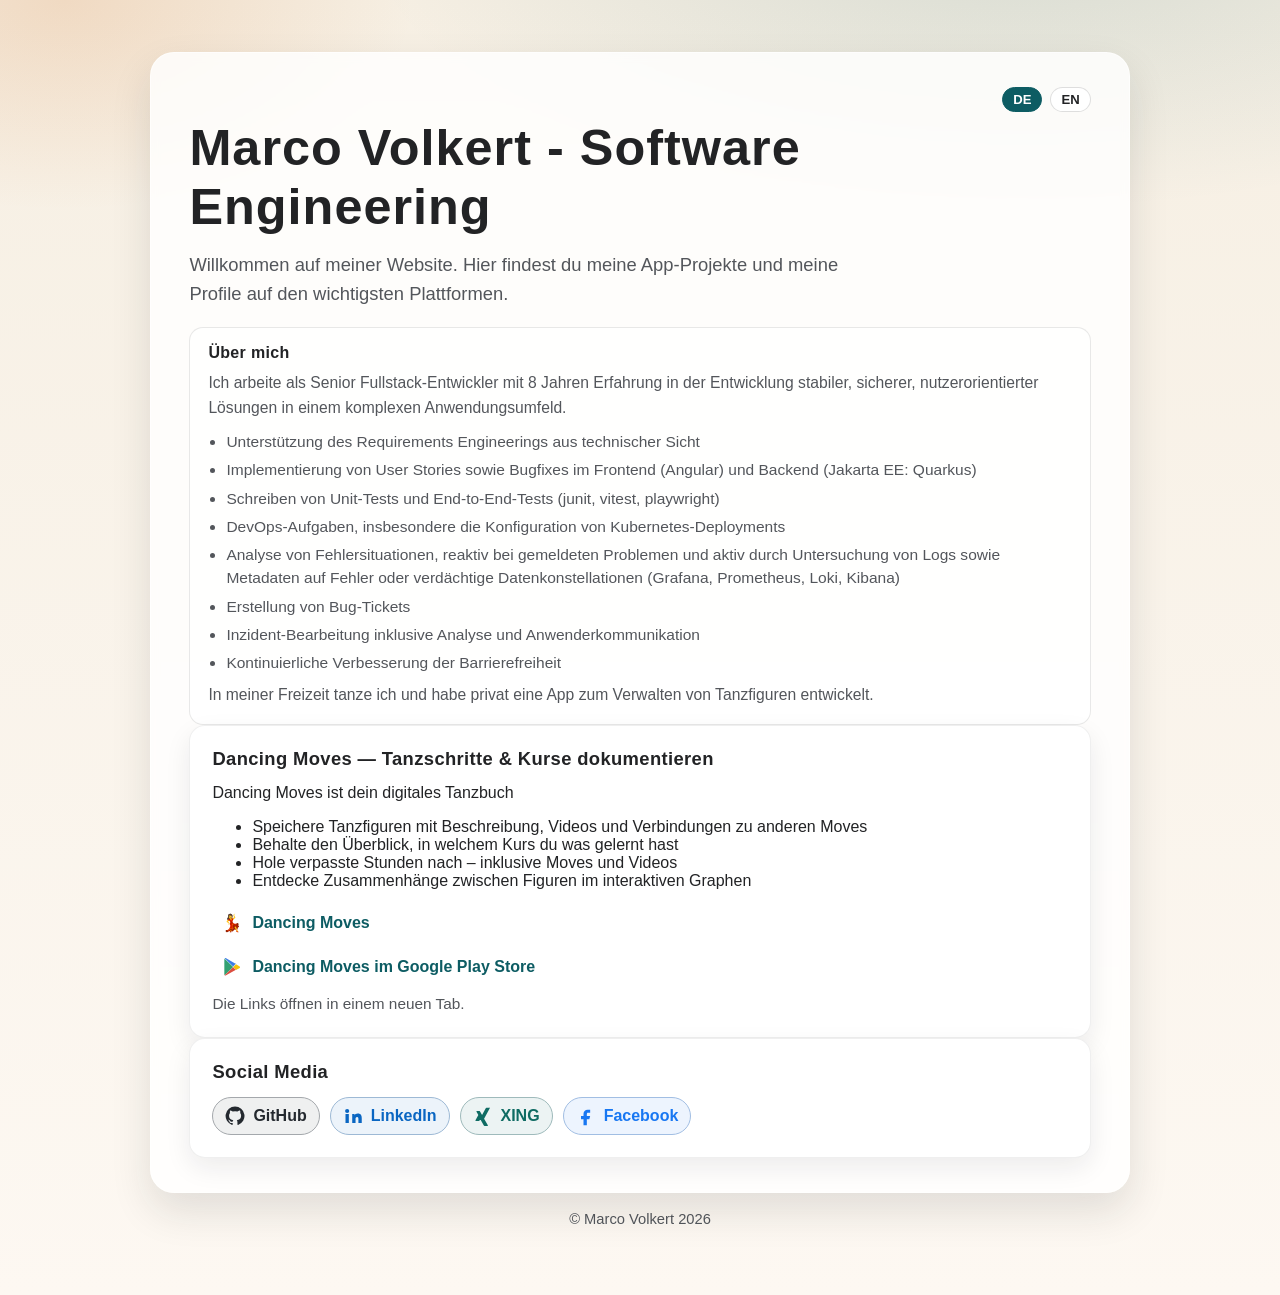
==== commit 94a3da57: "improve index" ====
--- a/index.html
+++ b/index.html
@@ -4,7 +4,7 @@
 <head>
   <meta charset="utf-8">
   <meta name="viewport" content="width=device-width, initial-scale=1">
-  <title>Marco Volkert</title>
+  <title>Marco Volkert - Software Engineering</title>
   <meta name="description"
     content="Offizielle Website von Marco Volkert mit App-Projekten wie Dancing Moves und Profilen auf GitHub, LinkedIn, XING und Facebook.">
   <meta name="robots" content="index, follow">
@@ -12,14 +12,14 @@
 
   <meta property="og:locale" content="de_DE">
   <meta property="og:type" content="website">
-  <meta property="og:title" content="Marco Volkert">
+  <meta property="og:title" content="Marco Volkert - Software Engineering">
   <meta property="og:description"
     content="Offizielle Website von Marco Volkert mit App-Projekten wie Dancing Moves und Social-Media-Profilen.">
   <meta property="og:url" content="https://mvolkert.github.io/">
   <meta property="og:site_name" content="Marco Volkert">
 
   <meta name="twitter:card" content="summary">
-  <meta name="twitter:title" content="Marco Volkert">
+  <meta name="twitter:title" content="Marco Volkert - Software Engineering">
   <meta name="twitter:description" content="App-Projekte und Social-Media-Profile von Marco Volkert.">
 
   <base href="https://mvolkert.github.io">
@@ -321,7 +321,7 @@
         <button type="button" class="lang-btn is-active" data-lang="de" aria-pressed="true">DE</button>
         <button type="button" class="lang-btn" data-lang="en" aria-pressed="false">EN</button>
       </div>
-      <h1>Marco Volkert</h1>
+      <h1>Marco Volkert - Software Engineering</h1>
       <p class="intro"
         data-i18n-de="Willkommen auf meiner Website. Hier findest du meine App-Projekte und meine Profile auf den wichtigsten Plattformen."
         data-i18n-en="Welcome to my website. Here you can find my app projects and my profiles on the most important platforms.">
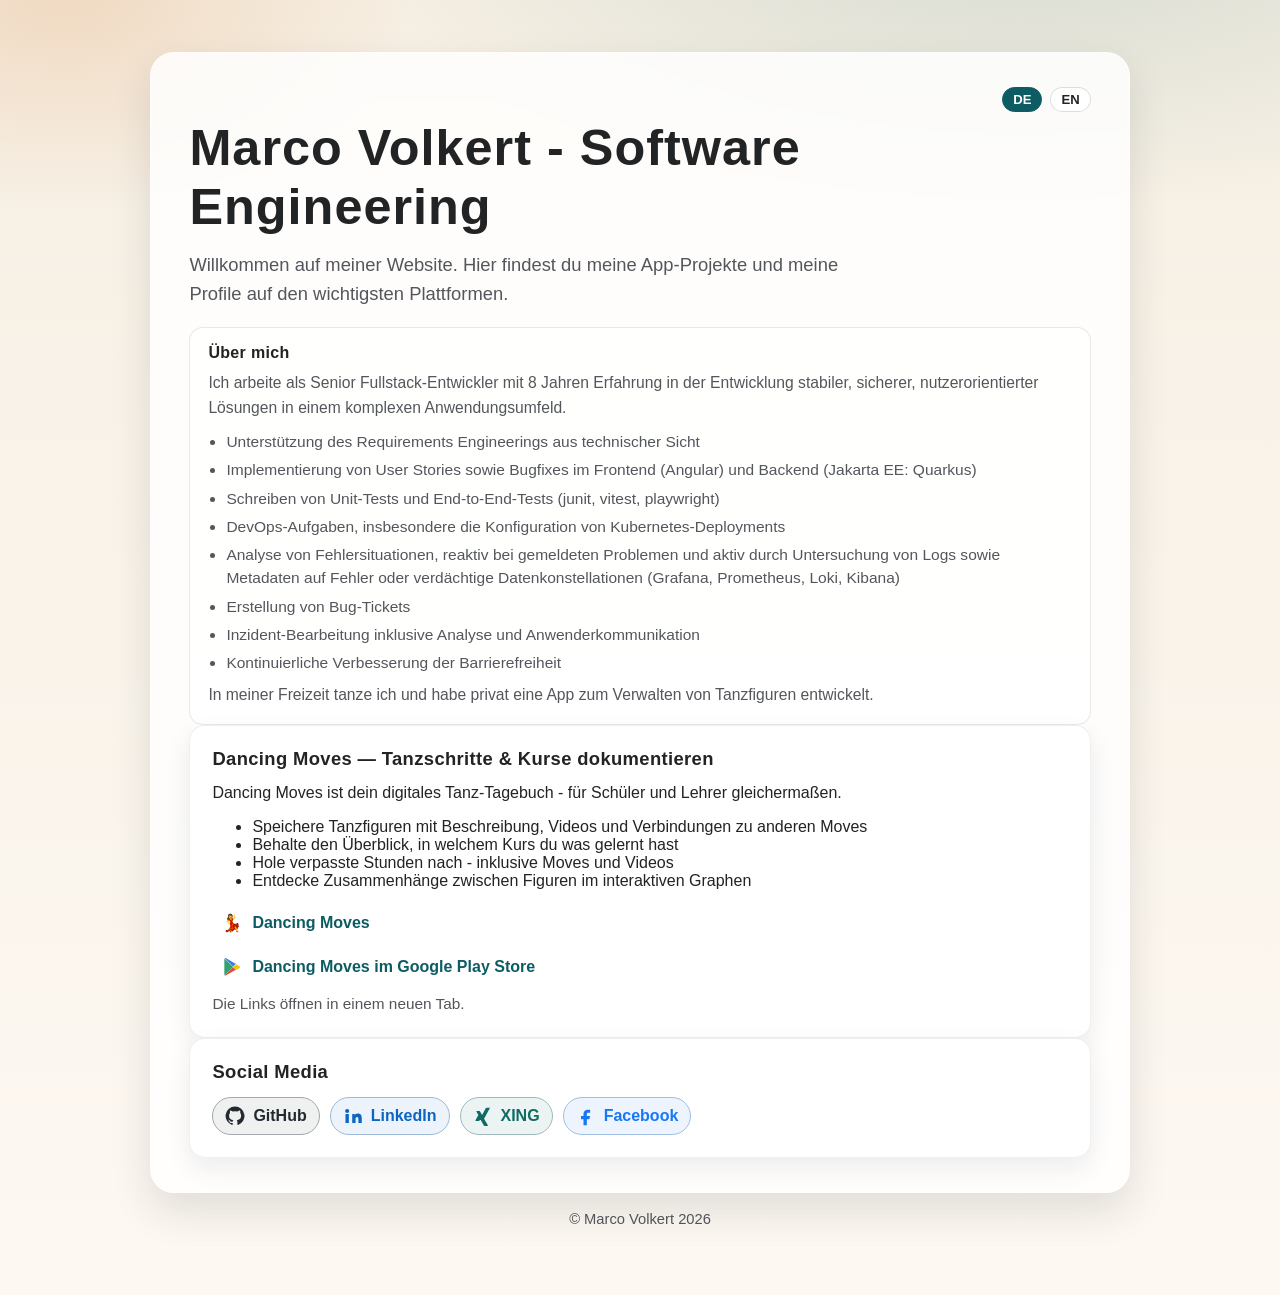
==== commit d20163b4: "improve site" ====
--- a/index.html
+++ b/index.html
@@ -374,9 +374,9 @@
           <h2 class="section-title" id="apps-title" data-i18n-de="Dancing Moves — Tanzschritte & Kurse dokumentieren"
             data-i18n-en="Dancing Moves — Documenting Dance Steps & Courses">Dancing Moves — Tanzschritte & Kurse
             dokumentieren</h2>
-          <div data-i18n-de="Dancing Moves ist dein digitales Tanzbuch"
-            data-i18n-en="Dancing Moves is your digital dance notebook – for students and teachers alike.">Dancing
-            Moves ist dein digitales Tanzbuch</div>
+          <div data-i18n-de="Dancing Moves ist dein digitales Tanz-Tagebuch - für Schüler und Lehrer gleichermaßen."
+            data-i18n-en="Dancing Moves is your digital dance notebook - for students and teachers alike.">Dancing
+            Moves ist dein digitales Tanz-Tagebuch - für Schüler und Lehrer gleichermaßen.</div>
           <ul class="app-description">
             <li data-i18n-de="Speichere Tanzfiguren mit Beschreibung, Videos und Verbindungen zu anderen Moves"
               data-i18n-en="Save dance moves with descriptions, videos, and connections to related figures">•
@@ -384,9 +384,9 @@
             <li data-i18n-de="Behalte den Überblick, in welchem Kurs du was gelernt hast"
               data-i18n-en="Track which course taught you which move">Behalte den Überblick, in welchem Kurs du was
               gelernt hast</li>
-            <li data-i18n-de="Hole verpasste Stunden nach – inklusive Moves und Videos"
-              data-i18n-en="Catch up on missed lessons – including moves and videos covered">Hole verpasste Stunden
-              nach – inklusive Moves und Videos</li>
+            <li data-i18n-de="Hole verpasste Stunden nach - inklusive Moves und Videos"
+              data-i18n-en="Catch up on missed lessons - including moves and videos covered">Hole verpasste Stunden
+              nach - inklusive Moves und Videos</li>
             <li data-i18n-de="Entdecke Zusammenhänge zwischen Figuren im interaktiven Graphen"
               data-i18n-en="Explore connections between figures in an interactive graph">Entdecke Zusammenhänge
               zwischen Figuren im interaktiven Graphen</li>
